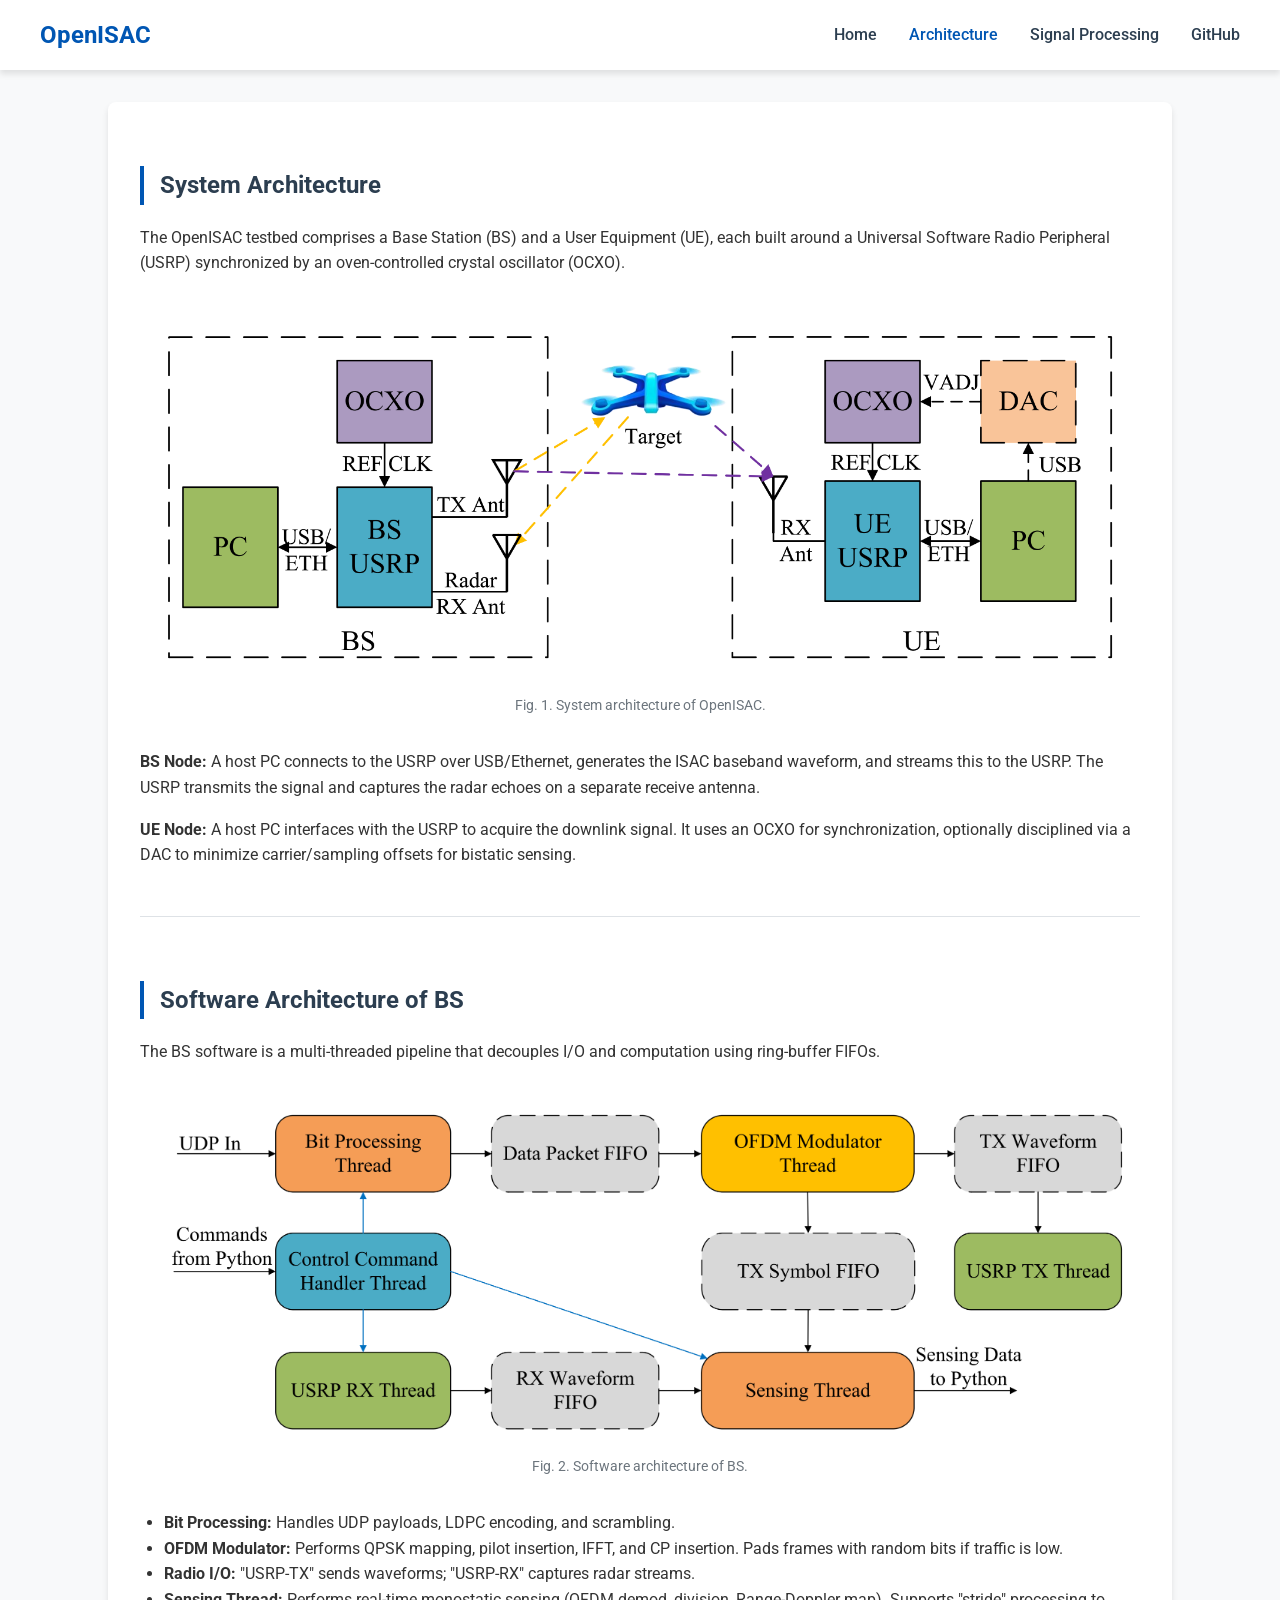
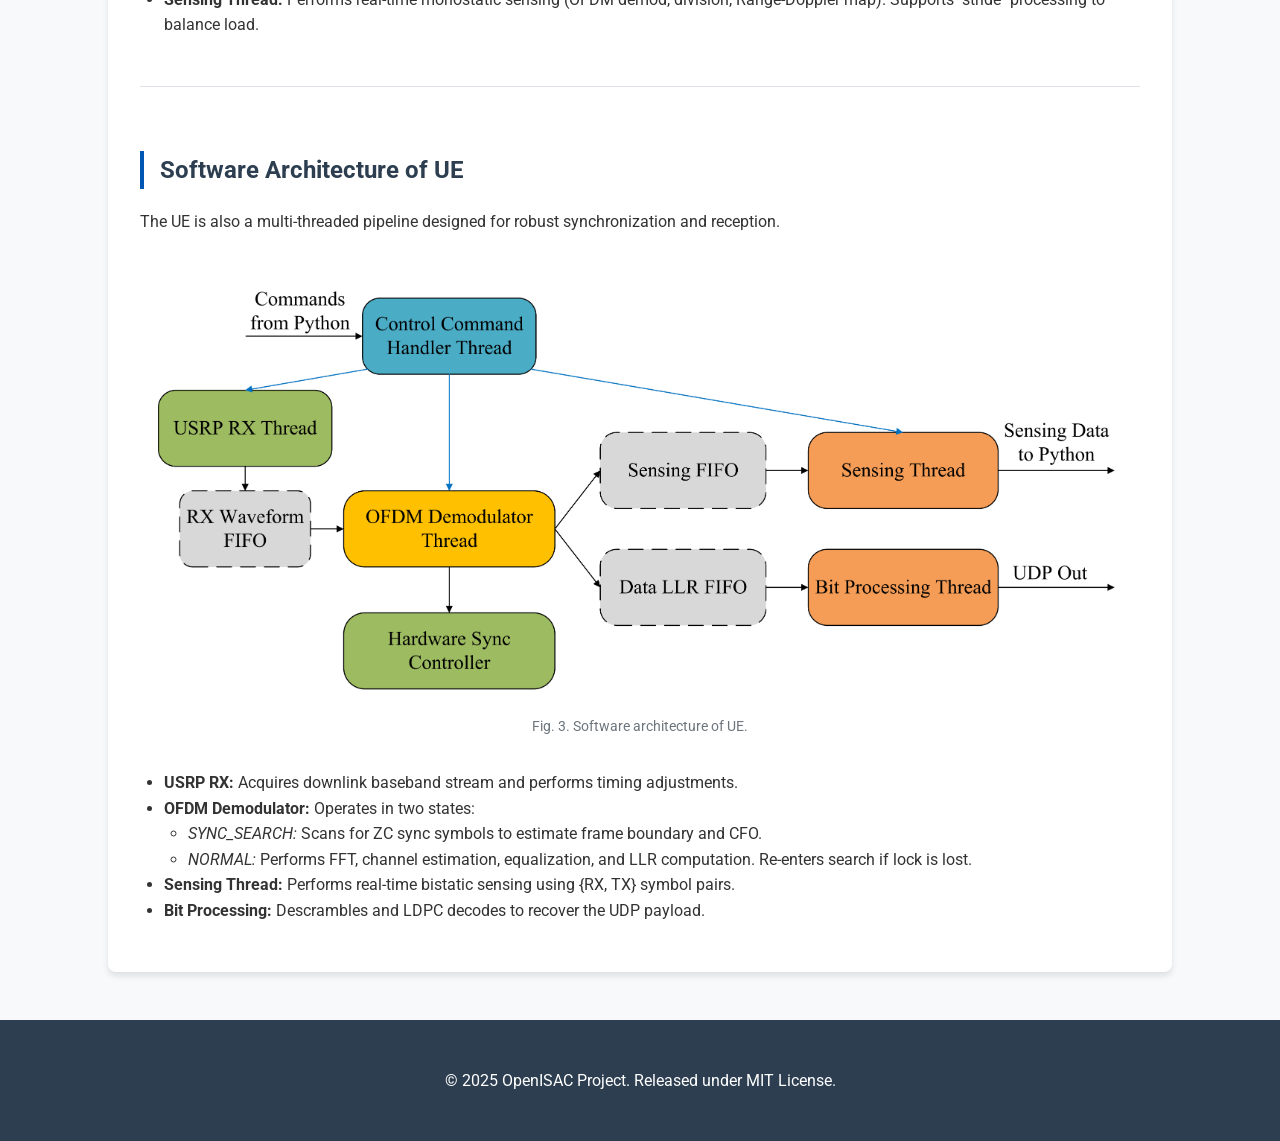
==== docs/architecture.html @ 825cb0c3 "Public Release V0.1" ====
<!DOCTYPE html>
<html lang="en">

<head>
    <meta charset="UTF-8">
    <meta name="viewport" content="width=device-width, initial-scale=1.0">
    <title>System Architecture - OpenISAC</title>
    <link rel="stylesheet" href="style.css">
    <link href="https://fonts.googleapis.com/css2?family=Roboto:wght@300;400;500;700&display=swap" rel="stylesheet">
</head>
<style>
    img {
        box-shadow: none;
        border: none;
        mix-blend-mode: multiply;
    }
</style>

<body>

    <header>
        <nav>
            <a href="index.html" class="logo">OpenISAC</a>
            <ul class="nav-links">
                <li><a href="index.html">Home</a></li>
                <li><a href="architecture.html" class="active">Architecture</a></li>
                <li><a href="signal_processing.html">Signal Processing</a></li>
                <li><a href="https://github.com/zhouzhiwen2000/OpenISAC" target="_blank">GitHub</a></li>
            </ul>
        </nav>
    </header>

    <main>
        <section id="system-architecture">
            <h2>System Architecture</h2>
            <p>
                The OpenISAC testbed comprises a Base Station (BS) and a User Equipment (UE), each built around a
                Universal Software Radio Peripheral (USRP) synchronized by an oven-controlled crystal oscillator (OCXO).
            </p>
            <img src="images/SysArch.png" alt="System Architecture Diagram">
            <p class="caption">Fig. 1. System architecture of OpenISAC.</p>

            <p>
                <strong>BS Node:</strong> A host PC connects to the USRP over USB/Ethernet, generates the ISAC baseband
                waveform, and streams this to the USRP. The USRP transmits the signal and captures the radar echoes on a
                separate receive antenna.
            </p>
            <p>
                <strong>UE Node:</strong> A host PC interfaces with the USRP to acquire the downlink signal. It uses an
                OCXO for synchronization, optionally disciplined via a DAC to minimize carrier/sampling offsets for
                bistatic sensing.
            </p>
        </section>

        <section id="bs-software">
            <h2>Software Architecture of BS</h2>
            <p>
                The BS software is a multi-threaded pipeline that decouples I/O and computation using ring-buffer FIFOs.
            </p>
            <img src="images/SoftArchBS.png" alt="BS Software Diagram">
            <p class="caption">Fig. 2. Software architecture of BS.</p>

            <ul>
                <li><strong>Bit Processing:</strong> Handles UDP payloads, LDPC encoding, and scrambling.</li>
                <li><strong>OFDM Modulator:</strong> Performs QPSK mapping, pilot insertion, IFFT, and CP insertion.
                    Pads frames with random bits if traffic is low.</li>
                <li><strong>Radio I/O:</strong> "USRP-TX" sends waveforms; "USRP-RX" captures radar streams.</li>
                <li><strong>Sensing Thread:</strong> Performs real-time monostatic sensing (OFDM demod, division,
                    Range-Doppler map). Supports "stride" processing to balance load.</li>
            </ul>
        </section>

        <section id="ue-software">
            <h2>Software Architecture of UE</h2>
            <p>
                The UE is also a multi-threaded pipeline designed for robust synchronization and reception.
            </p>
            <img src="images/SoftArchUE.png" alt="UE Software Diagram">
            <p class="caption">Fig. 3. Software architecture of UE.</p>

            <ul>
                <li><strong>USRP RX:</strong> Acquires downlink baseband stream and performs timing adjustments.</li>
                <li><strong>OFDM Demodulator:</strong> Operates in two states:
                    <ul>
                        <li><em>SYNC_SEARCH:</em> Scans for ZC sync symbols to estimate frame boundary and CFO.</li>
                        <li><em>NORMAL:</em> Performs FFT, channel estimation, equalization, and LLR computation.
                            Re-enters search if lock is lost.</li>
                    </ul>
                </li>
                <li><strong>Sensing Thread:</strong> Performs real-time bistatic sensing using {RX, TX} symbol pairs.
                </li>
                <li><strong>Bit Processing:</strong> Descrambles and LDPC decodes to recover the UDP payload.</li>
            </ul>
        </section>
    </main>

    <footer>
        <p>&copy; 2025 OpenISAC Project. Released under MIT License.</p>
    </footer>

</body>

</html>
---- docs/style.css ----
:root {
    --primary-color: #0056b3;
    --secondary-color: #2c3e50;
    --background-color: #f8f9fa;
    --text-color: #333;
    --dark-bg: #1a1a1a;
    --light-gray: #e9ecef;
    --border-color: #dee2e6;
    --shadow: 0 4px 6px rgba(0, 0, 0, 0.1);
}

body {
    font-family: 'Segoe UI', Roboto, 'Helvetica Neue', Arial, sans-serif;
    line-height: 1.6;
    color: var(--text-color);
    margin: 0;
    padding: 0;
    background-color: var(--background-color);
}

/* Navigation */
header {
    background-color: #fff;
    box-shadow: var(--shadow);
    position: sticky;
    top: 0;
    z-index: 1000;
}

nav {
    max-width: 1200px;
    margin: 0 auto;
    padding: 1rem 2rem;
    display: flex;
    justify-content: space-between;
    align-items: center;
}

.logo {
    font-size: 1.5rem;
    font-weight: bold;
    color: var(--primary-color);
    text-decoration: none;
}

.nav-links {
    list-style: none;
    display: flex;
    gap: 2rem;
    margin: 0;
}

.nav-links a {
    text-decoration: none;
    color: var(--secondary-color);
    font-weight: 500;
    transition: color 0.3s;
}

.nav-links a:hover,
.nav-links a.active {
    color: var(--primary-color);
}

/* Hero Section */
.hero {
    background: linear-gradient(135deg, var(--primary-color), var(--secondary-color));
    color: white;
    padding: 4rem 2rem;
    text-align: center;
}

.hero h1 {
    font-size: 3rem;
    margin-bottom: 1rem;
}

.hero p {
    font-size: 1.25rem;
    max-width: 800px;
    margin: 0 auto 2rem;
    opacity: 0.9;
}

.cta-button {
    display: inline-block;
    padding: 0.8rem 2rem;
    background-color: white;
    color: var(--primary-color);
    text-decoration: none;
    border-radius: 50px;
    font-weight: bold;
    transition: transform 0.2s, box-shadow 0.2s;
}

.cta-button:hover {
    transform: translateY(-2px);
    box-shadow: 0 4px 12px rgba(0, 0, 0, 0.2);
}

/* Demo Section */
.demo-section {
    max-width: 1000px;
    margin: 2rem auto;
    padding: 0 2rem;
}

.demo-container {
    display: flex;
    flex-direction: column;
    gap: 2rem;
}

.demo-box {
    background: white;
    border-radius: 8px;
    padding: 2rem;
    box-shadow: var(--shadow);
}

.demo-title {
    color: var(--secondary-color);
    margin-top: 0;
    margin-bottom: 1.5rem;
    border-left: 4px solid var(--primary-color);
    padding-left: 1rem;
}

.demo-grid {
    display: flex;
    flex-direction: column;
    gap: 1.5rem;
}

.demo-card {
    background: var(--background-color);
    border-radius: 6px;
    padding: 1.5rem;
    border: 1px solid var(--border-color);
}

.demo-card h3 {
    color: var(--secondary-color);
    font-size: 1.1rem;
    margin: 1rem 0 0.5rem 0;
}

.demo-card p {
    color: #555;
    font-size: 0.95rem;
    line-height: 1.6;
    margin: 0;
}

.video-wrapper {
    border-radius: 6px;
    overflow: hidden;
    background: #000;
    aspect-ratio: 16 / 9;
}

.video-wrapper video {
    width: 100%;
    height: 100%;
    object-fit: contain;
    display: block;
}

.demo-placeholder {
    min-height: 100px;
    display: flex;
    align-items: center;
    justify-content: center;
    background: var(--light-gray);
    border-radius: 6px;
    border: 2px dashed var(--border-color);
}

.demo-placeholder p {
    font-size: 1.2rem;
    color: #adb5bd;
    font-weight: 500;
    margin: 0;
}

@media (max-width: 768px) {
    .demo-section {
        padding: 0 1rem;
    }

    .demo-box {
        padding: 1.5rem;
    }
}

/* Main Content */
main {
    max-width: 1000px;
    margin: 2rem auto;
    padding: 0 2rem;
    background: white;
    border-radius: 8px;
    box-shadow: var(--shadow);
    overflow: hidden;
    /* Contains floats/margins */
}

section {
    padding: 2rem 0;
    border-bottom: 1px solid var(--border-color);
}

section:last-child {
    border-bottom: none;
}

h2 {
    color: var(--secondary-color);
    margin-top: 2rem;
    border-left: 4px solid var(--primary-color);
    padding-left: 1rem;
}

h3 {
    color: var(--secondary-color);
    margin-top: 1.5rem;
}

ul {
    padding-left: 1.5rem;
}

/* Code Blocks */
pre {
    background-color: var(--dark-bg);
    color: #f8f8f2;
    padding: 1.5rem;
    border-radius: 6px;
    overflow-x: auto;
    font-family: 'Consolas', 'Monaco', 'Courier New', monospace;
}

code {
    font-family: 'Consolas', 'Monaco', 'Courier New', monospace;
    background-color: var(--light-gray);
    padding: 0.2em 0.4em;
    border-radius: 4px;
    color: #d63384;
}

pre code {
    background-color: transparent;
    /* Reset for block code */
    color: inherit;
    padding: 0;
}

/* Images */
img {
    max-width: 1000px;
    height: auto;
    display: block;
    margin: 2rem auto;
    border-radius: 4px;
    box-shadow: 0 2px 4px rgba(0, 0, 0, 0.1);
}

.caption {
    text-align: center;
    color: #6c757d;
    font-size: 0.9rem;
    margin-top: -1.5rem;
    margin-bottom: 2rem;
}

/* Footer */
footer {
    background-color: var(--secondary-color);
    color: white;
    text-align: center;
    padding: 2rem;
    margin-top: 3rem;
}

/* Responsive */
@media (max-width: 768px) {
    .nav-links {
        display: none;
        /* simple toggle later */
    }

    .hero h1 {
        font-size: 2rem;
    }
}
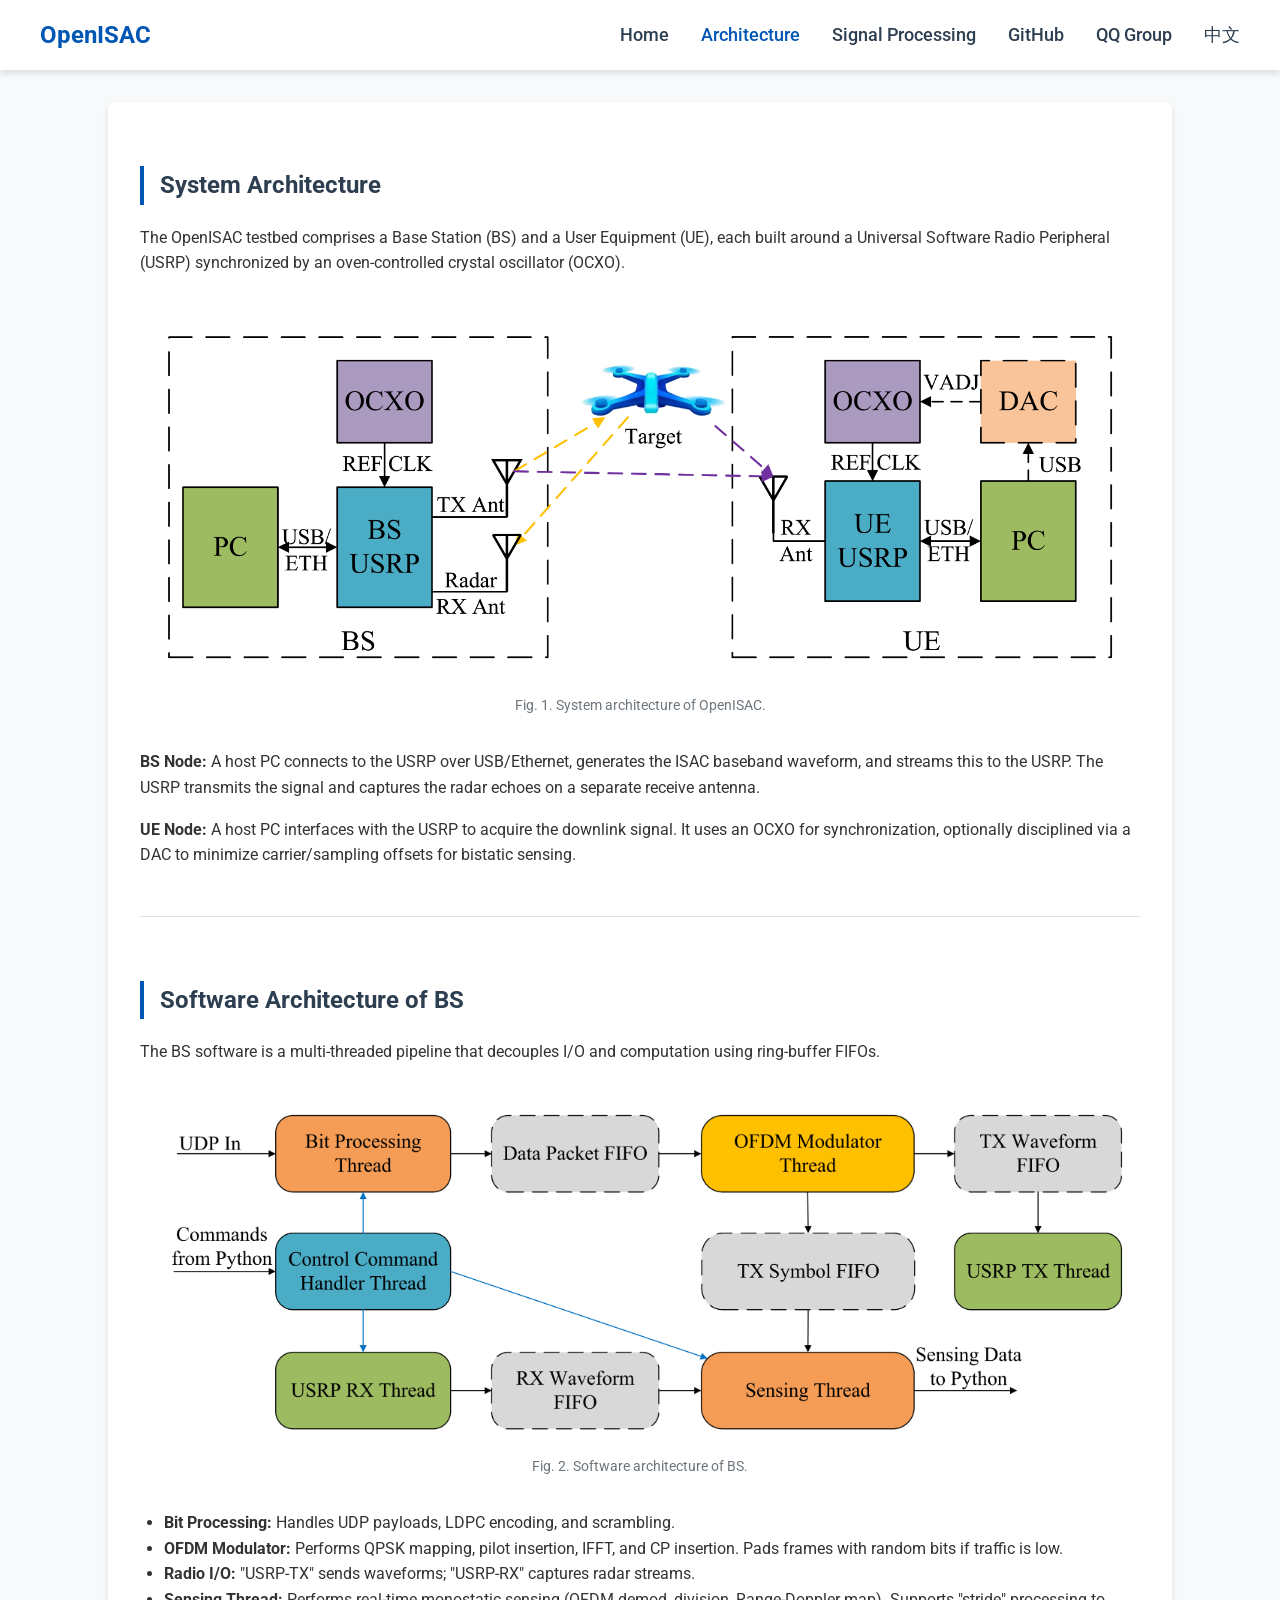
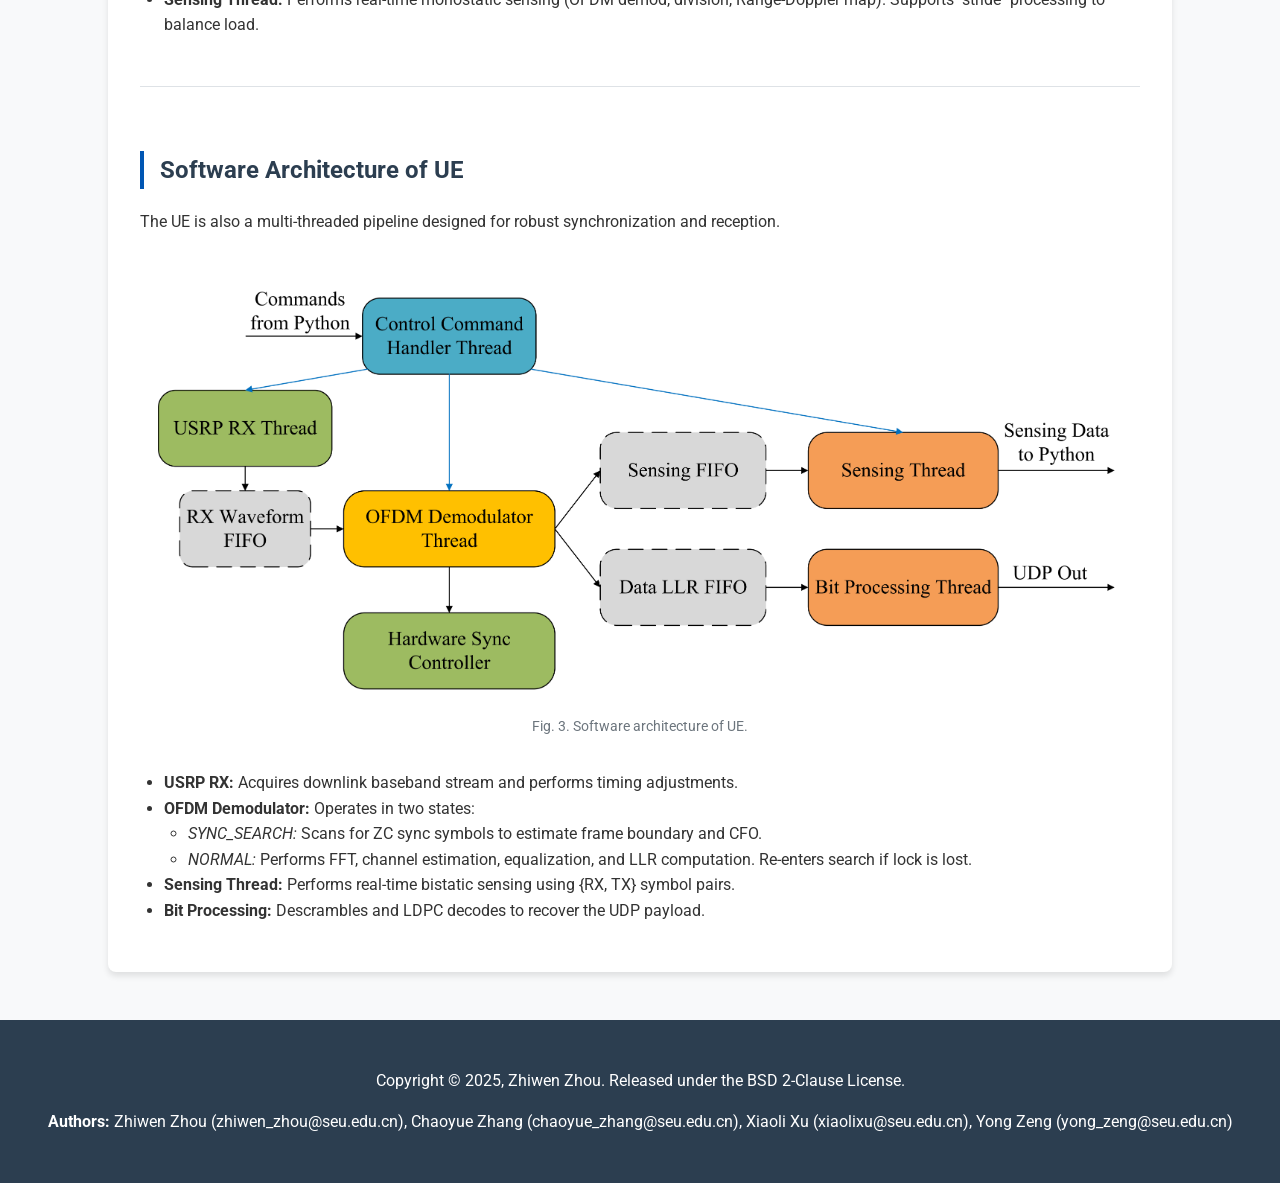
==== commit 84d661b2: "Release of OpenISAC V1.0 - reorganize the codebase into src/, include/, config/, and scripts/ - upda" ====
--- a/docs/architecture.html
+++ b/docs/architecture.html
@@ -1,103 +1,108 @@
-<!DOCTYPE html>
-<html lang="en">
-
-<head>
-    <meta charset="UTF-8">
-    <meta name="viewport" content="width=device-width, initial-scale=1.0">
-    <title>System Architecture - OpenISAC</title>
-    <link rel="stylesheet" href="style.css">
-    <link href="https://fonts.googleapis.com/css2?family=Roboto:wght@300;400;500;700&display=swap" rel="stylesheet">
-</head>
-<style>
-    img {
-        box-shadow: none;
-        border: none;
-        mix-blend-mode: multiply;
-    }
-</style>
-
-<body>
-
-    <header>
-        <nav>
-            <a href="index.html" class="logo">OpenISAC</a>
-            <ul class="nav-links">
-                <li><a href="index.html">Home</a></li>
-                <li><a href="architecture.html" class="active">Architecture</a></li>
-                <li><a href="signal_processing.html">Signal Processing</a></li>
-                <li><a href="https://github.com/zhouzhiwen2000/OpenISAC" target="_blank">GitHub</a></li>
-            </ul>
-        </nav>
-    </header>
-
-    <main>
-        <section id="system-architecture">
-            <h2>System Architecture</h2>
-            <p>
-                The OpenISAC testbed comprises a Base Station (BS) and a User Equipment (UE), each built around a
-                Universal Software Radio Peripheral (USRP) synchronized by an oven-controlled crystal oscillator (OCXO).
-            </p>
-            <img src="images/SysArch.png" alt="System Architecture Diagram">
-            <p class="caption">Fig. 1. System architecture of OpenISAC.</p>
-
-            <p>
-                <strong>BS Node:</strong> A host PC connects to the USRP over USB/Ethernet, generates the ISAC baseband
-                waveform, and streams this to the USRP. The USRP transmits the signal and captures the radar echoes on a
-                separate receive antenna.
-            </p>
-            <p>
-                <strong>UE Node:</strong> A host PC interfaces with the USRP to acquire the downlink signal. It uses an
-                OCXO for synchronization, optionally disciplined via a DAC to minimize carrier/sampling offsets for
-                bistatic sensing.
-            </p>
-        </section>
-
-        <section id="bs-software">
-            <h2>Software Architecture of BS</h2>
-            <p>
-                The BS software is a multi-threaded pipeline that decouples I/O and computation using ring-buffer FIFOs.
-            </p>
-            <img src="images/SoftArchBS.png" alt="BS Software Diagram">
-            <p class="caption">Fig. 2. Software architecture of BS.</p>
-
-            <ul>
-                <li><strong>Bit Processing:</strong> Handles UDP payloads, LDPC encoding, and scrambling.</li>
-                <li><strong>OFDM Modulator:</strong> Performs QPSK mapping, pilot insertion, IFFT, and CP insertion.
-                    Pads frames with random bits if traffic is low.</li>
-                <li><strong>Radio I/O:</strong> "USRP-TX" sends waveforms; "USRP-RX" captures radar streams.</li>
-                <li><strong>Sensing Thread:</strong> Performs real-time monostatic sensing (OFDM demod, division,
-                    Range-Doppler map). Supports "stride" processing to balance load.</li>
-            </ul>
-        </section>
-
-        <section id="ue-software">
-            <h2>Software Architecture of UE</h2>
-            <p>
-                The UE is also a multi-threaded pipeline designed for robust synchronization and reception.
-            </p>
-            <img src="images/SoftArchUE.png" alt="UE Software Diagram">
-            <p class="caption">Fig. 3. Software architecture of UE.</p>
-
-            <ul>
-                <li><strong>USRP RX:</strong> Acquires downlink baseband stream and performs timing adjustments.</li>
-                <li><strong>OFDM Demodulator:</strong> Operates in two states:
-                    <ul>
-                        <li><em>SYNC_SEARCH:</em> Scans for ZC sync symbols to estimate frame boundary and CFO.</li>
-                        <li><em>NORMAL:</em> Performs FFT, channel estimation, equalization, and LLR computation.
-                            Re-enters search if lock is lost.</li>
-                    </ul>
-                </li>
-                <li><strong>Sensing Thread:</strong> Performs real-time bistatic sensing using {RX, TX} symbol pairs.
-                </li>
-                <li><strong>Bit Processing:</strong> Descrambles and LDPC decodes to recover the UDP payload.</li>
-            </ul>
-        </section>
-    </main>
-
-    <footer>
-        <p>&copy; 2025 OpenISAC Project. Released under MIT License.</p>
-    </footer>
-
-</body>
-
+<!DOCTYPE html>
+<html lang="en">
+
+<head>
+    <meta charset="UTF-8">
+    <meta name="viewport" content="width=device-width, initial-scale=1.0">
+    <title>System Architecture - OpenISAC</title>
+    <link rel="icon" type="image/svg+xml" href="images/icon.svg">
+    <link rel="stylesheet" href="style.css">
+    <link href="https://fonts.googleapis.com/css2?family=Roboto:wght@300;400;500;700&display=swap" rel="stylesheet">
+</head>
+<style>
+    img {
+        box-shadow: none;
+        border: none;
+        mix-blend-mode: multiply;
+    }
+</style>
+
+<body>
+
+    <header>
+        <nav>
+            <a href="index.html" class="logo">OpenISAC</a>
+            <ul class="nav-links">
+                <li><a href="index.html">Home</a></li>
+                <li><a href="architecture.html" class="active">Architecture</a></li>
+                <li><a href="signal_processing.html">Signal Processing</a></li>
+                <li><a href="https://github.com/zhouzhiwen2000/OpenISAC" target="_blank">GitHub</a></li>
+                <li><a href="https://qm.qq.com/q/NIQRNGb0kY" target="_blank">QQ Group</a></li>
+                <li><a href="architecture_zh.html">中文</a></li>
+            </ul>
+        </nav>
+    </header>
+
+    <main>
+        <section id="system-architecture">
+            <h2>System Architecture</h2>
+            <p>
+                The OpenISAC testbed comprises a Base Station (BS) and a User Equipment (UE), each built around a
+                Universal Software Radio Peripheral (USRP) synchronized by an oven-controlled crystal oscillator (OCXO).
+            </p>
+            <img src="images/SysArch.png" alt="System Architecture Diagram">
+            <p class="caption">Fig. 1. System architecture of OpenISAC.</p>
+
+            <p>
+                <strong>BS Node:</strong> A host PC connects to the USRP over USB/Ethernet, generates the ISAC baseband
+                waveform, and streams this to the USRP. The USRP transmits the signal and captures the radar echoes on a
+                separate receive antenna.
+            </p>
+            <p>
+                <strong>UE Node:</strong> A host PC interfaces with the USRP to acquire the downlink signal. It uses an
+                OCXO for synchronization, optionally disciplined via a DAC to minimize carrier/sampling offsets for
+                bistatic sensing.
+            </p>
+        </section>
+
+        <section id="bs-software">
+            <h2>Software Architecture of BS</h2>
+            <p>
+                The BS software is a multi-threaded pipeline that decouples I/O and computation using ring-buffer FIFOs.
+            </p>
+            <img src="images/SoftArchBS.png" alt="BS Software Diagram">
+            <p class="caption">Fig. 2. Software architecture of BS.</p>
+
+            <ul>
+                <li><strong>Bit Processing:</strong> Handles UDP payloads, LDPC encoding, and scrambling.</li>
+                <li><strong>OFDM Modulator:</strong> Performs QPSK mapping, pilot insertion, IFFT, and CP insertion.
+                    Pads frames with random bits if traffic is low.</li>
+                <li><strong>Radio I/O:</strong> "USRP-TX" sends waveforms; "USRP-RX" captures radar streams.</li>
+                <li><strong>Sensing Thread:</strong> Performs real-time monostatic sensing (OFDM demod, division,
+                    Range-Doppler map). Supports "stride" processing to balance load.</li>
+            </ul>
+        </section>
+
+        <section id="ue-software">
+            <h2>Software Architecture of UE</h2>
+            <p>
+                The UE is also a multi-threaded pipeline designed for robust synchronization and reception.
+            </p>
+            <img src="images/SoftArchUE.png" alt="UE Software Diagram">
+            <p class="caption">Fig. 3. Software architecture of UE.</p>
+
+            <ul>
+                <li><strong>USRP RX:</strong> Acquires downlink baseband stream and performs timing adjustments.</li>
+                <li><strong>OFDM Demodulator:</strong> Operates in two states:
+                    <ul>
+                        <li><em>SYNC_SEARCH:</em> Scans for ZC sync symbols to estimate frame boundary and CFO.</li>
+                        <li><em>NORMAL:</em> Performs FFT, channel estimation, equalization, and LLR computation.
+                            Re-enters search if lock is lost.</li>
+                    </ul>
+                </li>
+                <li><strong>Sensing Thread:</strong> Performs real-time bistatic sensing using {RX, TX} symbol pairs.
+                </li>
+                <li><strong>Bit Processing:</strong> Descrambles and LDPC decodes to recover the UDP payload.</li>
+            </ul>
+        </section>
+    </main>
+
+    <footer>
+        <p>Copyright &copy; 2025, Zhiwen Zhou. Released under the BSD 2-Clause License.</p>
+        <p><strong>Authors:</strong> Zhiwen Zhou (zhiwen_zhou@seu.edu.cn), Chaoyue Zhang (chaoyue_zhang@seu.edu.cn),
+            Xiaoli Xu (xiaolixu@seu.edu.cn), Yong Zeng (yong_zeng@seu.edu.cn)</p>
+    </footer>
+
+</body>
+
 </html>
--- a/docs/style.css
+++ b/docs/style.css
@@ -1,295 +1,319 @@
-:root {
-    --primary-color: #0056b3;
-    --secondary-color: #2c3e50;
-    --background-color: #f8f9fa;
-    --text-color: #333;
-    --dark-bg: #1a1a1a;
-    --light-gray: #e9ecef;
-    --border-color: #dee2e6;
-    --shadow: 0 4px 6px rgba(0, 0, 0, 0.1);
-}
-
-body {
-    font-family: 'Segoe UI', Roboto, 'Helvetica Neue', Arial, sans-serif;
-    line-height: 1.6;
-    color: var(--text-color);
-    margin: 0;
-    padding: 0;
-    background-color: var(--background-color);
-}
-
-/* Navigation */
-header {
-    background-color: #fff;
-    box-shadow: var(--shadow);
-    position: sticky;
-    top: 0;
-    z-index: 1000;
-}
-
-nav {
-    max-width: 1200px;
-    margin: 0 auto;
-    padding: 1rem 2rem;
-    display: flex;
-    justify-content: space-between;
-    align-items: center;
-}
-
-.logo {
-    font-size: 1.5rem;
-    font-weight: bold;
-    color: var(--primary-color);
-    text-decoration: none;
-}
-
-.nav-links {
-    list-style: none;
-    display: flex;
-    gap: 2rem;
-    margin: 0;
-}
-
-.nav-links a {
-    text-decoration: none;
-    color: var(--secondary-color);
-    font-weight: 500;
-    transition: color 0.3s;
-}
-
-.nav-links a:hover,
-.nav-links a.active {
-    color: var(--primary-color);
-}
-
-/* Hero Section */
-.hero {
-    background: linear-gradient(135deg, var(--primary-color), var(--secondary-color));
-    color: white;
-    padding: 4rem 2rem;
-    text-align: center;
-}
-
-.hero h1 {
-    font-size: 3rem;
-    margin-bottom: 1rem;
-}
-
-.hero p {
-    font-size: 1.25rem;
-    max-width: 800px;
-    margin: 0 auto 2rem;
-    opacity: 0.9;
-}
-
-.cta-button {
-    display: inline-block;
-    padding: 0.8rem 2rem;
-    background-color: white;
-    color: var(--primary-color);
-    text-decoration: none;
-    border-radius: 50px;
-    font-weight: bold;
-    transition: transform 0.2s, box-shadow 0.2s;
-}
-
-.cta-button:hover {
-    transform: translateY(-2px);
-    box-shadow: 0 4px 12px rgba(0, 0, 0, 0.2);
-}
-
-/* Demo Section */
-.demo-section {
-    max-width: 1000px;
-    margin: 2rem auto;
-    padding: 0 2rem;
-}
-
-.demo-container {
-    display: flex;
-    flex-direction: column;
-    gap: 2rem;
-}
-
-.demo-box {
-    background: white;
-    border-radius: 8px;
-    padding: 2rem;
-    box-shadow: var(--shadow);
-}
-
-.demo-title {
-    color: var(--secondary-color);
-    margin-top: 0;
-    margin-bottom: 1.5rem;
-    border-left: 4px solid var(--primary-color);
-    padding-left: 1rem;
-}
-
-.demo-grid {
-    display: flex;
-    flex-direction: column;
-    gap: 1.5rem;
-}
-
-.demo-card {
-    background: var(--background-color);
-    border-radius: 6px;
-    padding: 1.5rem;
-    border: 1px solid var(--border-color);
-}
-
-.demo-card h3 {
-    color: var(--secondary-color);
-    font-size: 1.1rem;
-    margin: 1rem 0 0.5rem 0;
-}
-
-.demo-card p {
-    color: #555;
-    font-size: 0.95rem;
-    line-height: 1.6;
-    margin: 0;
-}
-
-.video-wrapper {
-    border-radius: 6px;
-    overflow: hidden;
-    background: #000;
-    aspect-ratio: 16 / 9;
-}
-
-.video-wrapper video {
-    width: 100%;
-    height: 100%;
-    object-fit: contain;
-    display: block;
-}
-
-.demo-placeholder {
-    min-height: 100px;
-    display: flex;
-    align-items: center;
-    justify-content: center;
-    background: var(--light-gray);
-    border-radius: 6px;
-    border: 2px dashed var(--border-color);
-}
-
-.demo-placeholder p {
-    font-size: 1.2rem;
-    color: #adb5bd;
-    font-weight: 500;
-    margin: 0;
-}
-
-@media (max-width: 768px) {
-    .demo-section {
-        padding: 0 1rem;
-    }
-
-    .demo-box {
-        padding: 1.5rem;
-    }
-}
-
-/* Main Content */
-main {
-    max-width: 1000px;
-    margin: 2rem auto;
-    padding: 0 2rem;
-    background: white;
-    border-radius: 8px;
-    box-shadow: var(--shadow);
-    overflow: hidden;
-    /* Contains floats/margins */
-}
-
-section {
-    padding: 2rem 0;
-    border-bottom: 1px solid var(--border-color);
-}
-
-section:last-child {
-    border-bottom: none;
-}
-
-h2 {
-    color: var(--secondary-color);
-    margin-top: 2rem;
-    border-left: 4px solid var(--primary-color);
-    padding-left: 1rem;
-}
-
-h3 {
-    color: var(--secondary-color);
-    margin-top: 1.5rem;
-}
-
-ul {
-    padding-left: 1.5rem;
-}
-
-/* Code Blocks */
-pre {
-    background-color: var(--dark-bg);
-    color: #f8f8f2;
-    padding: 1.5rem;
-    border-radius: 6px;
-    overflow-x: auto;
-    font-family: 'Consolas', 'Monaco', 'Courier New', monospace;
-}
-
-code {
-    font-family: 'Consolas', 'Monaco', 'Courier New', monospace;
-    background-color: var(--light-gray);
-    padding: 0.2em 0.4em;
-    border-radius: 4px;
-    color: #d63384;
-}
-
-pre code {
-    background-color: transparent;
-    /* Reset for block code */
-    color: inherit;
-    padding: 0;
-}
-
-/* Images */
-img {
-    max-width: 1000px;
-    height: auto;
-    display: block;
-    margin: 2rem auto;
-    border-radius: 4px;
-    box-shadow: 0 2px 4px rgba(0, 0, 0, 0.1);
-}
-
-.caption {
-    text-align: center;
-    color: #6c757d;
-    font-size: 0.9rem;
-    margin-top: -1.5rem;
-    margin-bottom: 2rem;
-}
-
-/* Footer */
-footer {
-    background-color: var(--secondary-color);
-    color: white;
-    text-align: center;
-    padding: 2rem;
-    margin-top: 3rem;
-}
-
-/* Responsive */
-@media (max-width: 768px) {
-    .nav-links {
-        display: none;
-        /* simple toggle later */
-    }
-
-    .hero h1 {
-        font-size: 2rem;
-    }
+:root {
+    --primary-color: #0056b3;
+    --secondary-color: #2c3e50;
+    --background-color: #f8f9fa;
+    --text-color: #333;
+    --dark-bg: #1a1a1a;
+    --light-gray: #e9ecef;
+    --border-color: #dee2e6;
+    --shadow: 0 4px 6px rgba(0, 0, 0, 0.1);
+}
+
+body {
+    font-family: 'Segoe UI', Roboto, 'Helvetica Neue', Arial, sans-serif;
+    line-height: 1.6;
+    color: var(--text-color);
+    margin: 0;
+    padding: 0;
+    background-color: var(--background-color);
+}
+
+/* Navigation */
+header {
+    background-color: #fff;
+    box-shadow: var(--shadow);
+    position: sticky;
+    top: 0;
+    z-index: 1000;
+}
+
+nav {
+    max-width: 1200px;
+    margin: 0 auto;
+    padding: 1rem 2rem;
+    display: flex;
+    justify-content: space-between;
+    align-items: center;
+}
+
+.logo {
+    font-size: 1.5rem;
+    font-weight: bold;
+    color: var(--primary-color);
+    text-decoration: none;
+    display: flex;
+    align-items: center;
+}
+
+.logo img {
+    height: 70px;
+    margin: -10px 0;
+    padding: 0;
+    border: none;
+    box-shadow: none;
+    background: transparent;
+    border-radius: 0;
+}
+
+.nav-links {
+    list-style: none;
+    display: flex;
+    gap: 2rem;
+    margin: 0;
+}
+
+.nav-links a {
+    text-decoration: none;
+    color: var(--secondary-color);
+    font-weight: 500;
+    font-size: 1.1rem;
+    transition: color 0.3s;
+}
+
+.nav-links a:hover,
+.nav-links a.active {
+    color: var(--primary-color);
+}
+
+/* Hero Section */
+.hero {
+    background: linear-gradient(90deg, #e3ffe7 0%, #d9e7ff 100%);
+    color: #333;
+    padding: 4rem 2rem;
+    text-align: center;
+}
+
+.hero h1 {
+    font-size: 3rem;
+    margin-bottom: 1rem;
+    color: #333;
+}
+
+.hero-logo {
+    max-width: 400px;
+    height: auto;
+    margin: 0 auto 1rem;
+    border: none;
+    box-shadow: none;
+    background: transparent;
+    border-radius: 0;
+}
+
+.hero p {
+    font-size: 1.25rem;
+    max-width: 800px;
+    margin: 0 auto 2rem;
+    color: #333;
+}
+
+.cta-button {
+    display: inline-block;
+    padding: 0.8rem 2rem;
+    background-color: #4d4d4d;
+    color: white;
+    text-decoration: none;
+    border-radius: 50px;
+    font-weight: bold;
+    transition: transform 0.2s, box-shadow 0.2s;
+}
+
+.cta-button:hover {
+    transform: translateY(-2px);
+    box-shadow: 0 4px 12px rgba(0, 0, 0, 0.2);
+}
+
+/* Demo Section */
+.demo-section {
+    max-width: 1000px;
+    margin: 2rem auto;
+    padding: 0 2rem;
+}
+
+.demo-container {
+    display: flex;
+    flex-direction: column;
+    gap: 2rem;
+}
+
+.demo-box {
+    background: white;
+    border-radius: 8px;
+    padding: 2rem;
+    box-shadow: var(--shadow);
+}
+
+.demo-title {
+    color: var(--secondary-color);
+    margin-top: 0;
+    margin-bottom: 1.5rem;
+    border-left: 4px solid var(--primary-color);
+    padding-left: 1rem;
+}
+
+.demo-grid {
+    display: flex;
+    flex-direction: column;
+    gap: 1.5rem;
+}
+
+.demo-card {
+    background: var(--background-color);
+    border-radius: 6px;
+    padding: 1.5rem;
+    border: 1px solid var(--border-color);
+}
+
+.demo-card h3 {
+    color: var(--secondary-color);
+    font-size: 1.1rem;
+    margin: 1rem 0 0.5rem 0;
+}
+
+.demo-card p {
+    color: #555;
+    font-size: 0.95rem;
+    line-height: 1.6;
+    margin: 0;
+}
+
+.video-wrapper {
+    border-radius: 6px;
+    overflow: hidden;
+    background: #000;
+    aspect-ratio: 16 / 9;
+}
+
+.video-wrapper video {
+    width: 100%;
+    height: 100%;
+    object-fit: contain;
+    display: block;
+}
+
+.demo-placeholder {
+    min-height: 100px;
+    display: flex;
+    align-items: center;
+    justify-content: center;
+    background: var(--light-gray);
+    border-radius: 6px;
+    border: 2px dashed var(--border-color);
+}
+
+.demo-placeholder p {
+    font-size: 1.2rem;
+    color: #adb5bd;
+    font-weight: 500;
+    margin: 0;
+}
+
+@media (max-width: 768px) {
+    .demo-section {
+        padding: 0 1rem;
+    }
+
+    .demo-box {
+        padding: 1.5rem;
+    }
+}
+
+/* Main Content */
+main {
+    max-width: 1000px;
+    margin: 2rem auto;
+    padding: 0 2rem;
+    background: white;
+    border-radius: 8px;
+    box-shadow: var(--shadow);
+    overflow: hidden;
+    /* Contains floats/margins */
+}
+
+section {
+    padding: 2rem 0;
+    border-bottom: 1px solid var(--border-color);
+}
+
+section:last-child {
+    border-bottom: none;
+}
+
+h2 {
+    color: var(--secondary-color);
+    margin-top: 2rem;
+    border-left: 4px solid var(--primary-color);
+    padding-left: 1rem;
+}
+
+h3 {
+    color: var(--secondary-color);
+    margin-top: 1.5rem;
+}
+
+ul {
+    padding-left: 1.5rem;
+}
+
+/* Code Blocks */
+pre {
+    background-color: var(--dark-bg);
+    color: #f8f8f2;
+    padding: 1.5rem;
+    border-radius: 6px;
+    overflow-x: auto;
+    font-family: 'Consolas', 'Monaco', 'Courier New', monospace;
+}
+
+code {
+    font-family: 'Consolas', 'Monaco', 'Courier New', monospace;
+    background-color: var(--light-gray);
+    padding: 0.2em 0.4em;
+    border-radius: 4px;
+    color: #d63384;
+}
+
+pre code {
+    background-color: transparent;
+    /* Reset for block code */
+    color: inherit;
+    padding: 0;
+}
+
+/* Images */
+img {
+    max-width: 1000px;
+    height: auto;
+    display: block;
+    margin: 2rem auto;
+    border-radius: 4px;
+    box-shadow: 0 2px 4px rgba(0, 0, 0, 0.1);
+}
+
+.caption {
+    text-align: center;
+    color: #6c757d;
+    font-size: 0.9rem;
+    margin-top: -1.5rem;
+    margin-bottom: 2rem;
+}
+
+/* Footer */
+footer {
+    background-color: var(--secondary-color);
+    color: white;
+    text-align: center;
+    padding: 2rem;
+    margin-top: 3rem;
+}
+
+/* Responsive */
+@media (max-width: 768px) {
+    .nav-links {
+        display: none;
+        /* simple toggle later */
+    }
+
+    .hero h1 {
+        font-size: 2rem;
+    }
 }
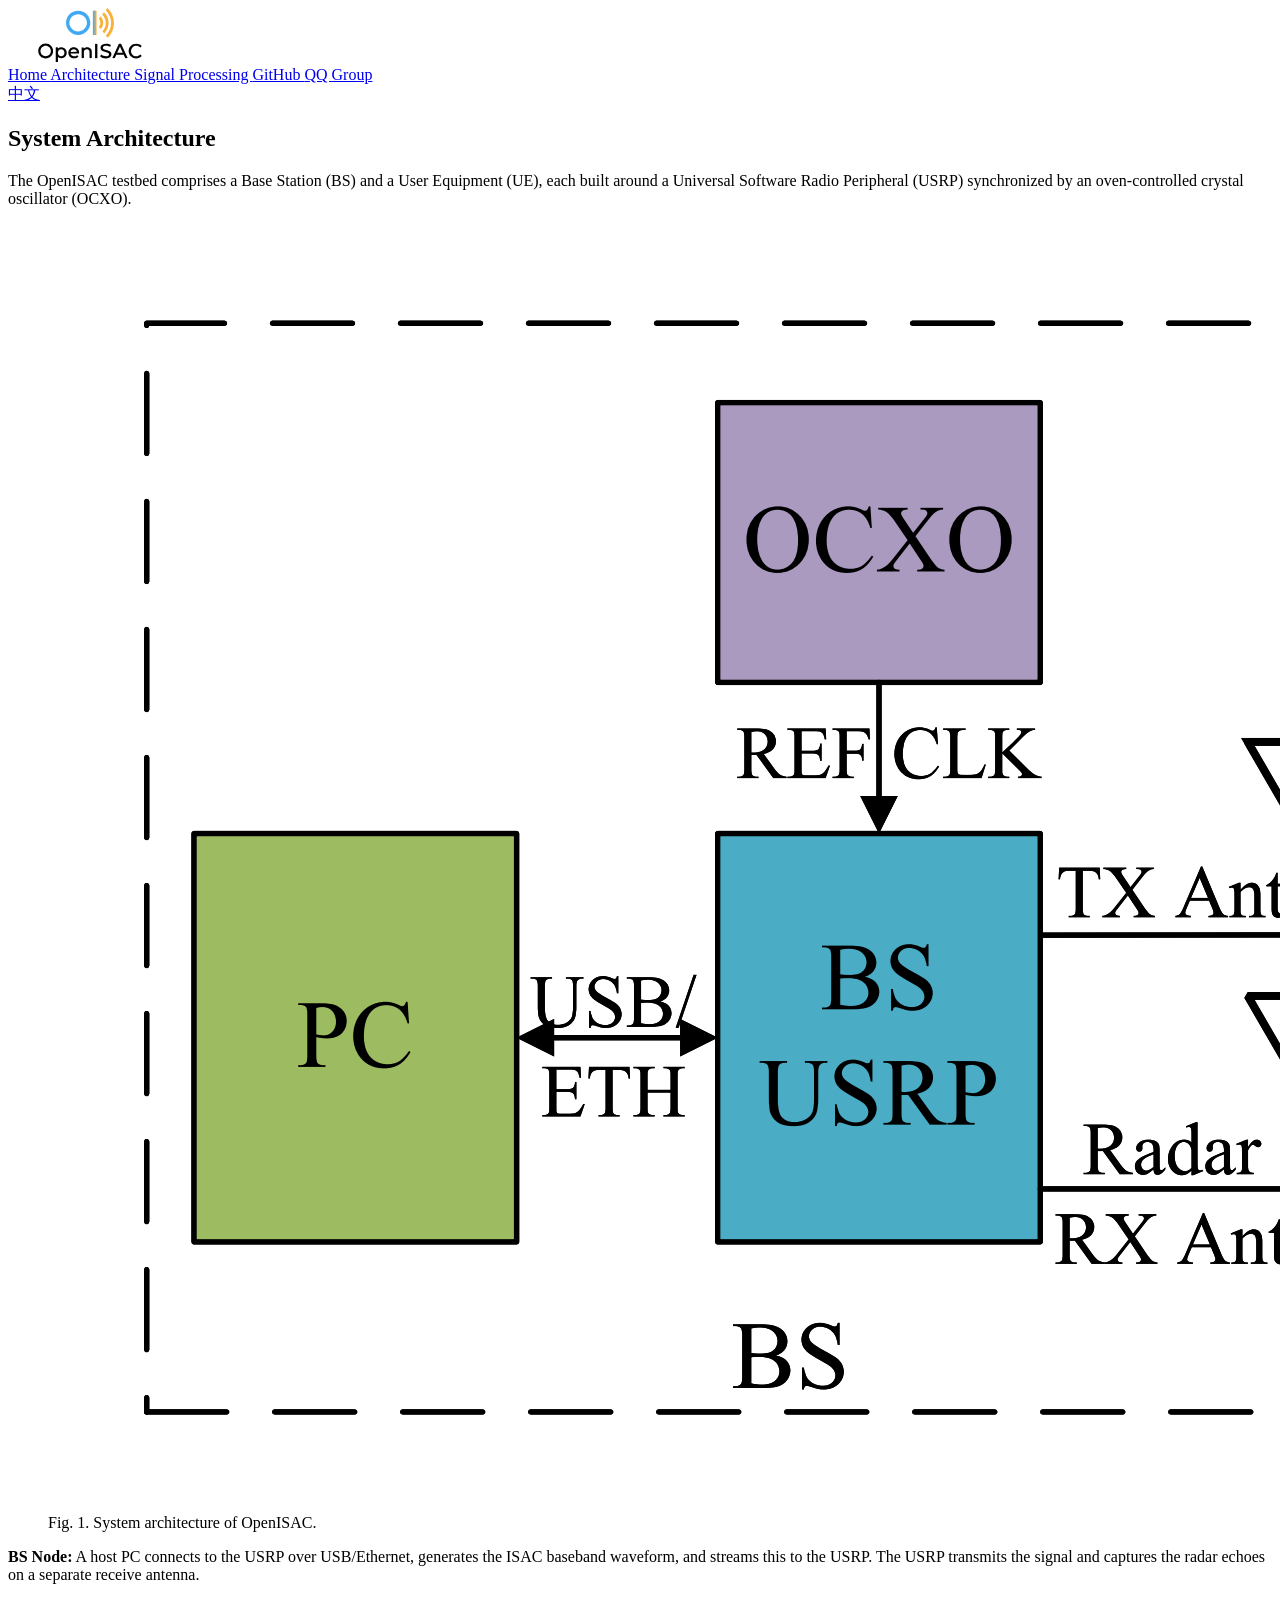
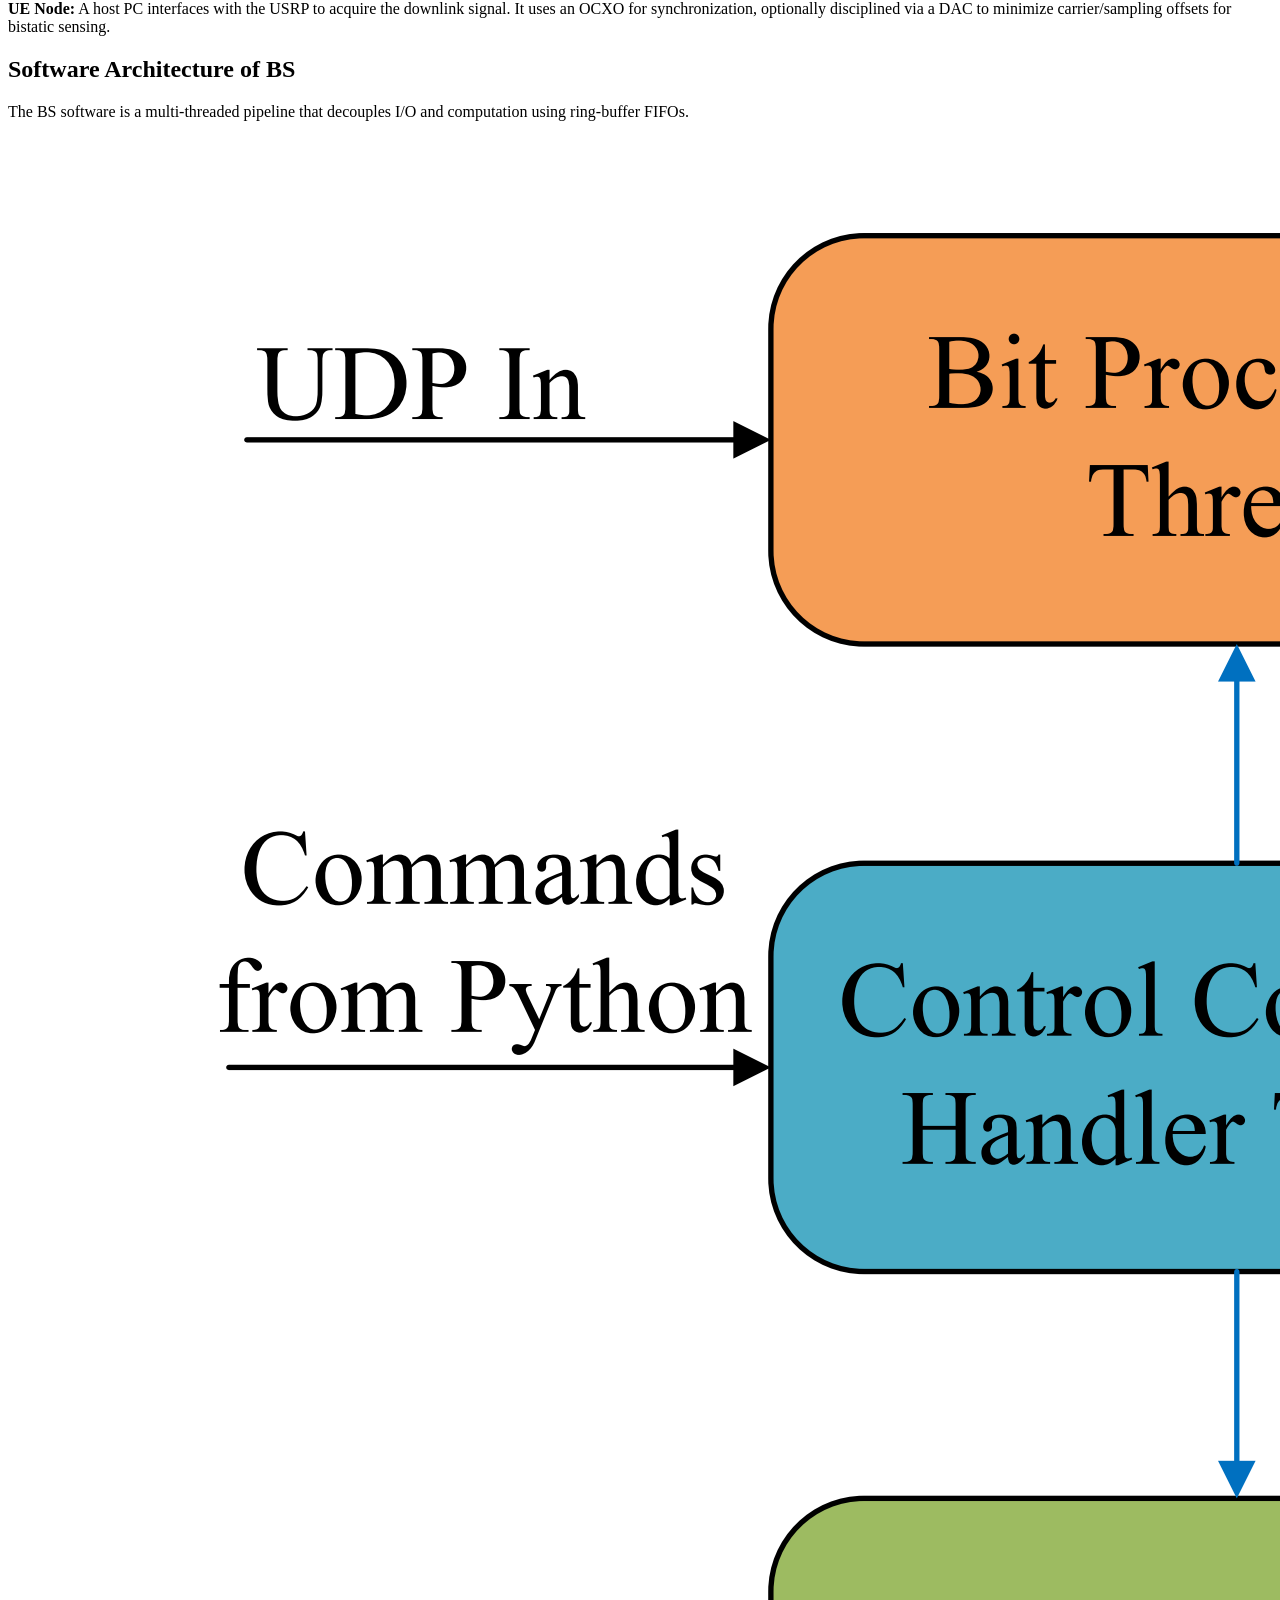
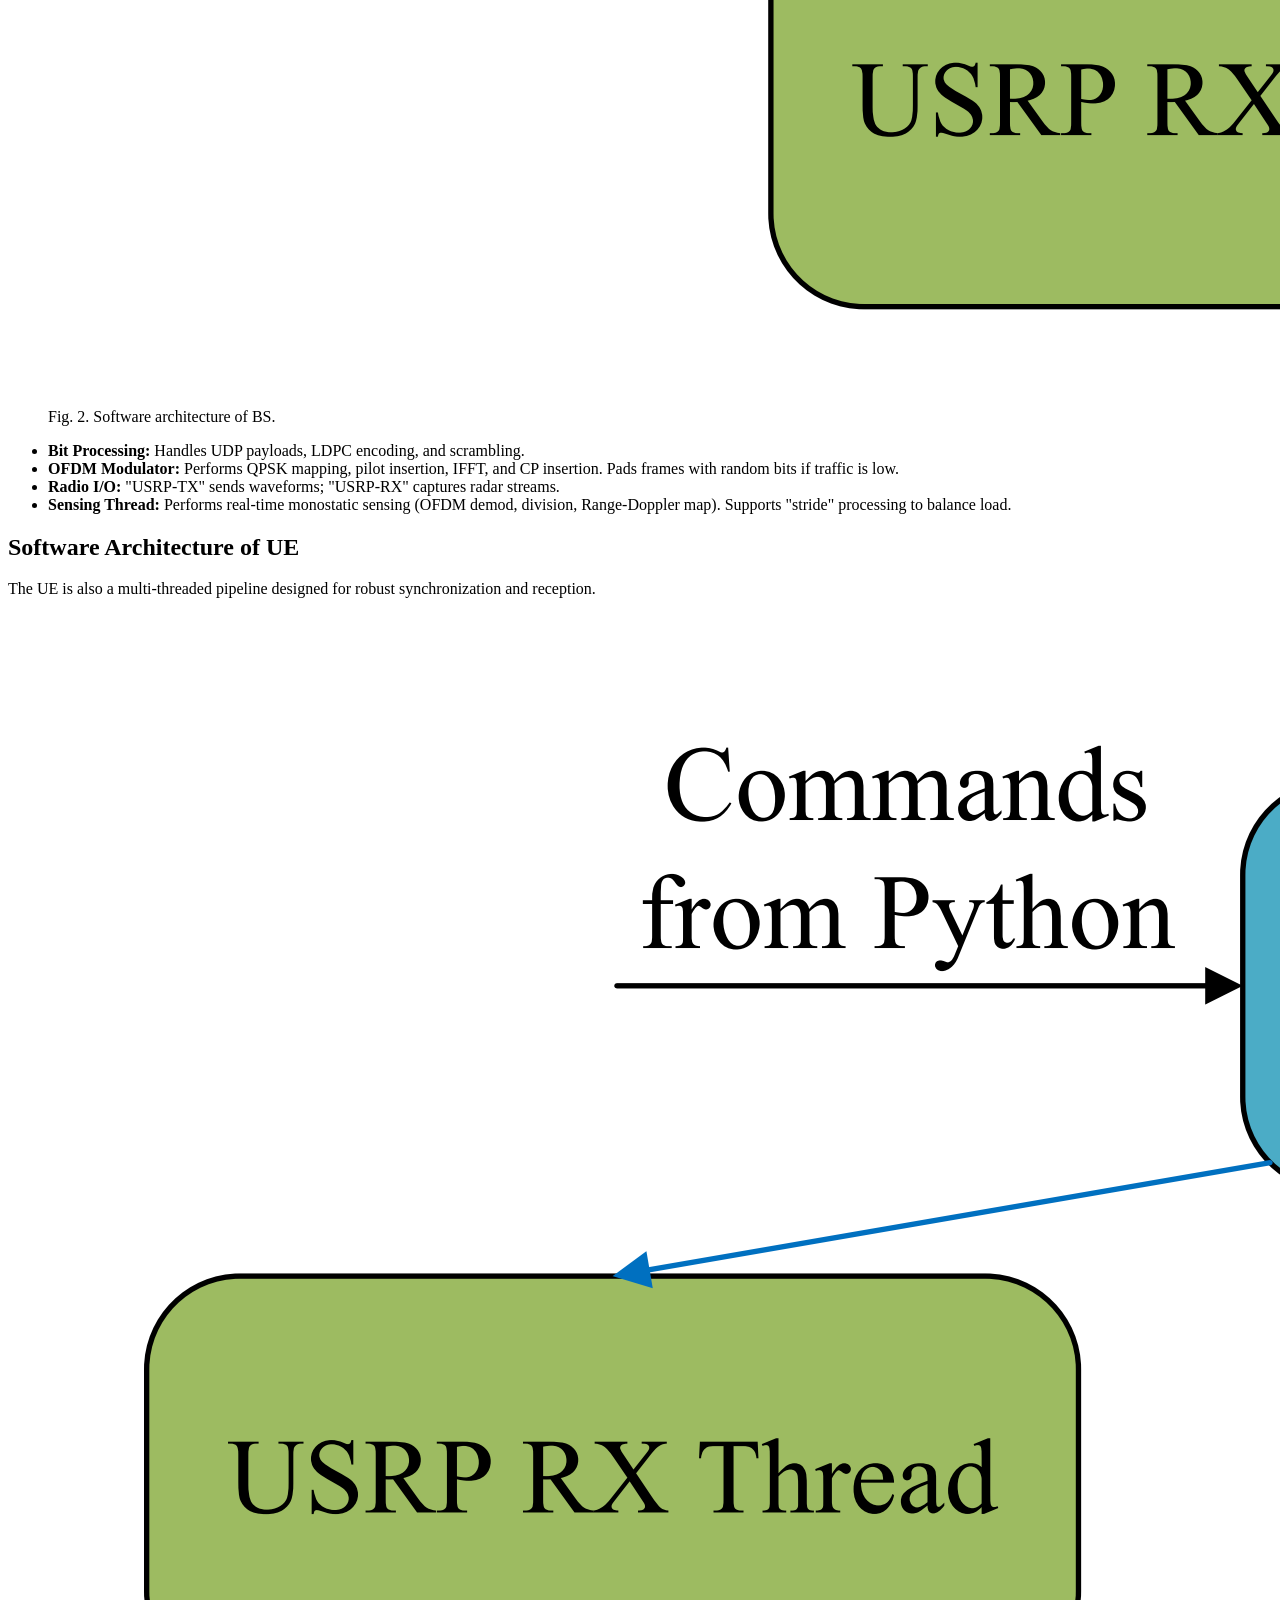
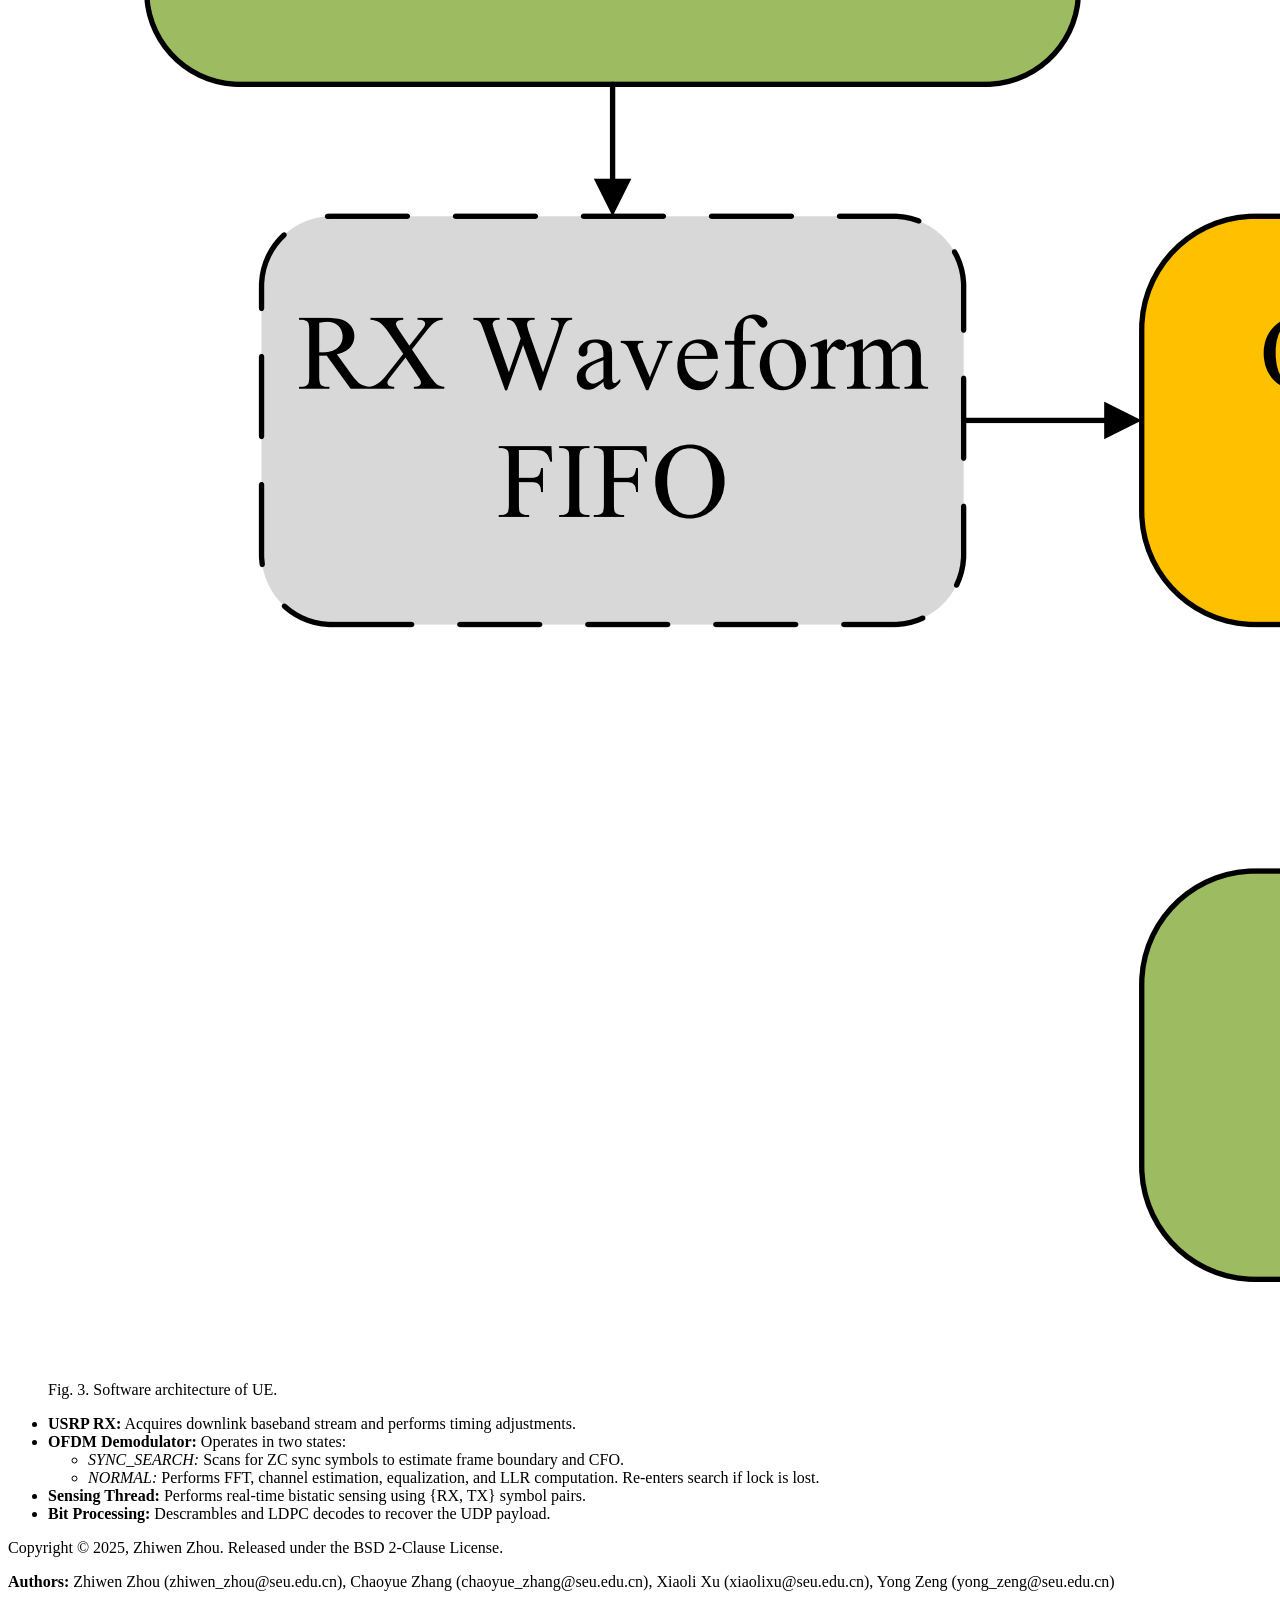
==== commit c426528e: "docs: migrate site to Astro and keep custom domain" ====
--- a/docs/architecture.html
+++ b/docs/architecture.html
@@ -1,108 +1,32 @@
-<!DOCTYPE html>
-<html lang="en">
-
-<head>
-    <meta charset="UTF-8">
-    <meta name="viewport" content="width=device-width, initial-scale=1.0">
-    <title>System Architecture - OpenISAC</title>
-    <link rel="icon" type="image/svg+xml" href="images/icon.svg">
-    <link rel="stylesheet" href="style.css">
-    <link href="https://fonts.googleapis.com/css2?family=Roboto:wght@300;400;500;700&display=swap" rel="stylesheet">
-</head>
-<style>
-    img {
-        box-shadow: none;
-        border: none;
-        mix-blend-mode: multiply;
-    }
-</style>
-
-<body>
-
-    <header>
-        <nav>
-            <a href="index.html" class="logo">OpenISAC</a>
-            <ul class="nav-links">
-                <li><a href="index.html">Home</a></li>
-                <li><a href="architecture.html" class="active">Architecture</a></li>
-                <li><a href="signal_processing.html">Signal Processing</a></li>
-                <li><a href="https://github.com/zhouzhiwen2000/OpenISAC" target="_blank">GitHub</a></li>
-                <li><a href="https://qm.qq.com/q/NIQRNGb0kY" target="_blank">QQ Group</a></li>
-                <li><a href="architecture_zh.html">中文</a></li>
-            </ul>
-        </nav>
-    </header>
-
-    <main>
-        <section id="system-architecture">
-            <h2>System Architecture</h2>
-            <p>
-                The OpenISAC testbed comprises a Base Station (BS) and a User Equipment (UE), each built around a
-                Universal Software Radio Peripheral (USRP) synchronized by an oven-controlled crystal oscillator (OCXO).
-            </p>
-            <img src="images/SysArch.png" alt="System Architecture Diagram">
-            <p class="caption">Fig. 1. System architecture of OpenISAC.</p>
-
-            <p>
-                <strong>BS Node:</strong> A host PC connects to the USRP over USB/Ethernet, generates the ISAC baseband
-                waveform, and streams this to the USRP. The USRP transmits the signal and captures the radar echoes on a
-                separate receive antenna.
-            </p>
-            <p>
-                <strong>UE Node:</strong> A host PC interfaces with the USRP to acquire the downlink signal. It uses an
-                OCXO for synchronization, optionally disciplined via a DAC to minimize carrier/sampling offsets for
-                bistatic sensing.
-            </p>
-        </section>
-
-        <section id="bs-software">
-            <h2>Software Architecture of BS</h2>
-            <p>
-                The BS software is a multi-threaded pipeline that decouples I/O and computation using ring-buffer FIFOs.
-            </p>
-            <img src="images/SoftArchBS.png" alt="BS Software Diagram">
-            <p class="caption">Fig. 2. Software architecture of BS.</p>
-
-            <ul>
-                <li><strong>Bit Processing:</strong> Handles UDP payloads, LDPC encoding, and scrambling.</li>
-                <li><strong>OFDM Modulator:</strong> Performs QPSK mapping, pilot insertion, IFFT, and CP insertion.
-                    Pads frames with random bits if traffic is low.</li>
-                <li><strong>Radio I/O:</strong> "USRP-TX" sends waveforms; "USRP-RX" captures radar streams.</li>
-                <li><strong>Sensing Thread:</strong> Performs real-time monostatic sensing (OFDM demod, division,
-                    Range-Doppler map). Supports "stride" processing to balance load.</li>
-            </ul>
-        </section>
-
-        <section id="ue-software">
-            <h2>Software Architecture of UE</h2>
-            <p>
-                The UE is also a multi-threaded pipeline designed for robust synchronization and reception.
-            </p>
-            <img src="images/SoftArchUE.png" alt="UE Software Diagram">
-            <p class="caption">Fig. 3. Software architecture of UE.</p>
-
-            <ul>
-                <li><strong>USRP RX:</strong> Acquires downlink baseband stream and performs timing adjustments.</li>
-                <li><strong>OFDM Demodulator:</strong> Operates in two states:
-                    <ul>
-                        <li><em>SYNC_SEARCH:</em> Scans for ZC sync symbols to estimate frame boundary and CFO.</li>
-                        <li><em>NORMAL:</em> Performs FFT, channel estimation, equalization, and LLR computation.
-                            Re-enters search if lock is lost.</li>
-                    </ul>
-                </li>
-                <li><strong>Sensing Thread:</strong> Performs real-time bistatic sensing using {RX, TX} symbol pairs.
-                </li>
-                <li><strong>Bit Processing:</strong> Descrambles and LDPC decodes to recover the UDP payload.</li>
-            </ul>
-        </section>
-    </main>
-
-    <footer>
-        <p>Copyright &copy; 2025, Zhiwen Zhou. Released under the BSD 2-Clause License.</p>
-        <p><strong>Authors:</strong> Zhiwen Zhou (zhiwen_zhou@seu.edu.cn), Chaoyue Zhang (chaoyue_zhang@seu.edu.cn),
-            Xiaoli Xu (xiaolixu@seu.edu.cn), Yong Zeng (yong_zeng@seu.edu.cn)</p>
-    </footer>
-
-</body>
-
-</html>+<!DOCTYPE html><html lang="en"> <head><meta charset="UTF-8"><meta name="viewport" content="width=device-width, initial-scale=1.0"><title>System Architecture - OpenISAC</title><meta name="description" content="Architecture overview of OpenISAC."><meta name="theme-color" content="#0f6b6a"><link rel="icon" type="image/svg+xml" href="images/icon.svg"><link rel="preconnect" href="https://fonts.googleapis.com"><link rel="preconnect" href="https://fonts.gstatic.com" crossorigin><link href="https://fonts.googleapis.com/css2?family=IBM+Plex+Mono:wght@400;500&family=Manrope:wght@400;500;600;700;800&family=Noto+Sans+SC:wght@400;500;700;800&family=Space+Grotesk:wght@500;700&display=swap" rel="stylesheet"><link rel="stylesheet" href="/_astro/SectionBlock.DSiaPWvP.css"></head> <body class="site-body page-architecture"> <div class="site-chroma" aria-hidden="true"></div> <header class="site-header"> <div class="container header-shell"> <div class="header-inner"> <a href="index.html" class="brand"> <img src="images/logo.svg" alt="OpenISAC" width="164" height="54"> </a> <nav class="site-nav" aria-label="Main navigation"> <a href="index.html" class="nav-link"> Home </a><a href="architecture.html" class="nav-link active"> Architecture </a><a href="signal_processing.html" class="nav-link"> Signal Processing </a><a href="https://github.com/zhouzhiwen2000/OpenISAC" class="nav-link" target="_blank" rel="noreferrer noopener"> GitHub </a><a href="https://qm.qq.com/q/NIQRNGb0kY" class="nav-link" target="_blank" rel="noreferrer noopener"> QQ Group </a> </nav> <div class="header-actions"> <a class="lang-switch" href="architecture_zh.html"> 中文 </a> </div> </div> </div> </header> <main class="page-frame">  <div class="container page-stack"> <section id="system-architecture" class="section-block animate section-prose"> <div class="section-header">  <h2 class="section-title">System Architecture</h2>  </div> <div class="section-body">  <div class="rich-article"><p>The OpenISAC testbed comprises a Base Station (BS) and a User Equipment (UE), each built around a Universal Software Radio Peripheral (USRP) synchronized by an oven-controlled crystal oscillator (OCXO).</p>
+<figure class="inline-figure">
+  <img src="images/SysArch.png" alt="System Architecture Diagram">
+  <figcaption>Fig. 1. System architecture of OpenISAC.</figcaption>
+</figure>
+<p><strong>BS Node:</strong> A host PC connects to the USRP over USB/Ethernet, generates the ISAC baseband waveform, and streams this to the USRP. The USRP transmits the signal and captures the radar echoes on a separate receive antenna.</p>
+<p><strong>UE Node:</strong> A host PC interfaces with the USRP to acquire the downlink signal. It uses an OCXO for synchronization, optionally disciplined via a DAC to minimize carrier/sampling offsets for bistatic sensing.</p></div>  </div> </section><section id="bs-software" class="section-block animate section-prose"> <div class="section-header">  <h2 class="section-title">Software Architecture of BS</h2>  </div> <div class="section-body">  <div class="rich-article"><p>The BS software is a multi-threaded pipeline that decouples I/O and computation using ring-buffer FIFOs.</p>
+<figure class="inline-figure">
+  <img src="images/SoftArchBS.png" alt="BS Software Diagram">
+  <figcaption>Fig. 2. Software architecture of BS.</figcaption>
+</figure>
+<ul>
+  <li><strong>Bit Processing:</strong> Handles UDP payloads, LDPC encoding, and scrambling.</li>
+  <li><strong>OFDM Modulator:</strong> Performs QPSK mapping, pilot insertion, IFFT, and CP insertion. Pads frames with random bits if traffic is low.</li>
+  <li><strong>Radio I/O:</strong> "USRP-TX" sends waveforms; "USRP-RX" captures radar streams.</li>
+  <li><strong>Sensing Thread:</strong> Performs real-time monostatic sensing (OFDM demod, division, Range-Doppler map). Supports "stride" processing to balance load.</li>
+</ul></div>  </div> </section><section id="ue-software" class="section-block animate section-prose"> <div class="section-header">  <h2 class="section-title">Software Architecture of UE</h2>  </div> <div class="section-body">  <div class="rich-article"><p>The UE is also a multi-threaded pipeline designed for robust synchronization and reception.</p>
+<figure class="inline-figure">
+  <img src="images/SoftArchUE.png" alt="UE Software Diagram">
+  <figcaption>Fig. 3. Software architecture of UE.</figcaption>
+</figure>
+<ul>
+  <li><strong>USRP RX:</strong> Acquires downlink baseband stream and performs timing adjustments.</li>
+  <li><strong>OFDM Demodulator:</strong> Operates in two states:
+    <ul>
+      <li><em>SYNC_SEARCH:</em> Scans for ZC sync symbols to estimate frame boundary and CFO.</li>
+      <li><em>NORMAL:</em> Performs FFT, channel estimation, equalization, and LLR computation. Re-enters search if lock is lost.</li>
+    </ul>
+  </li>
+  <li><strong>Sensing Thread:</strong> Performs real-time bistatic sensing using {RX, TX} symbol pairs.</li>
+  <li><strong>Bit Processing:</strong> Descrambles and LDPC decodes to recover the UDP payload.</li>
+</ul></div>  </div> </section> </div>  </main> <footer class="site-footer"> <div class="container footer-inner"> <p>Copyright &copy; 2025, Zhiwen Zhou. Released under the BSD 2-Clause License.</p> <p> <strong>Authors:</strong>   Zhiwen Zhou (zhiwen_zhou@seu.edu.cn), Chaoyue Zhang (chaoyue_zhang@seu.edu.cn), Xiaoli Xu (xiaolixu@seu.edu.cn), Yong Zeng (yong_zeng@seu.edu.cn) </p> </div> </footer> </body></html>
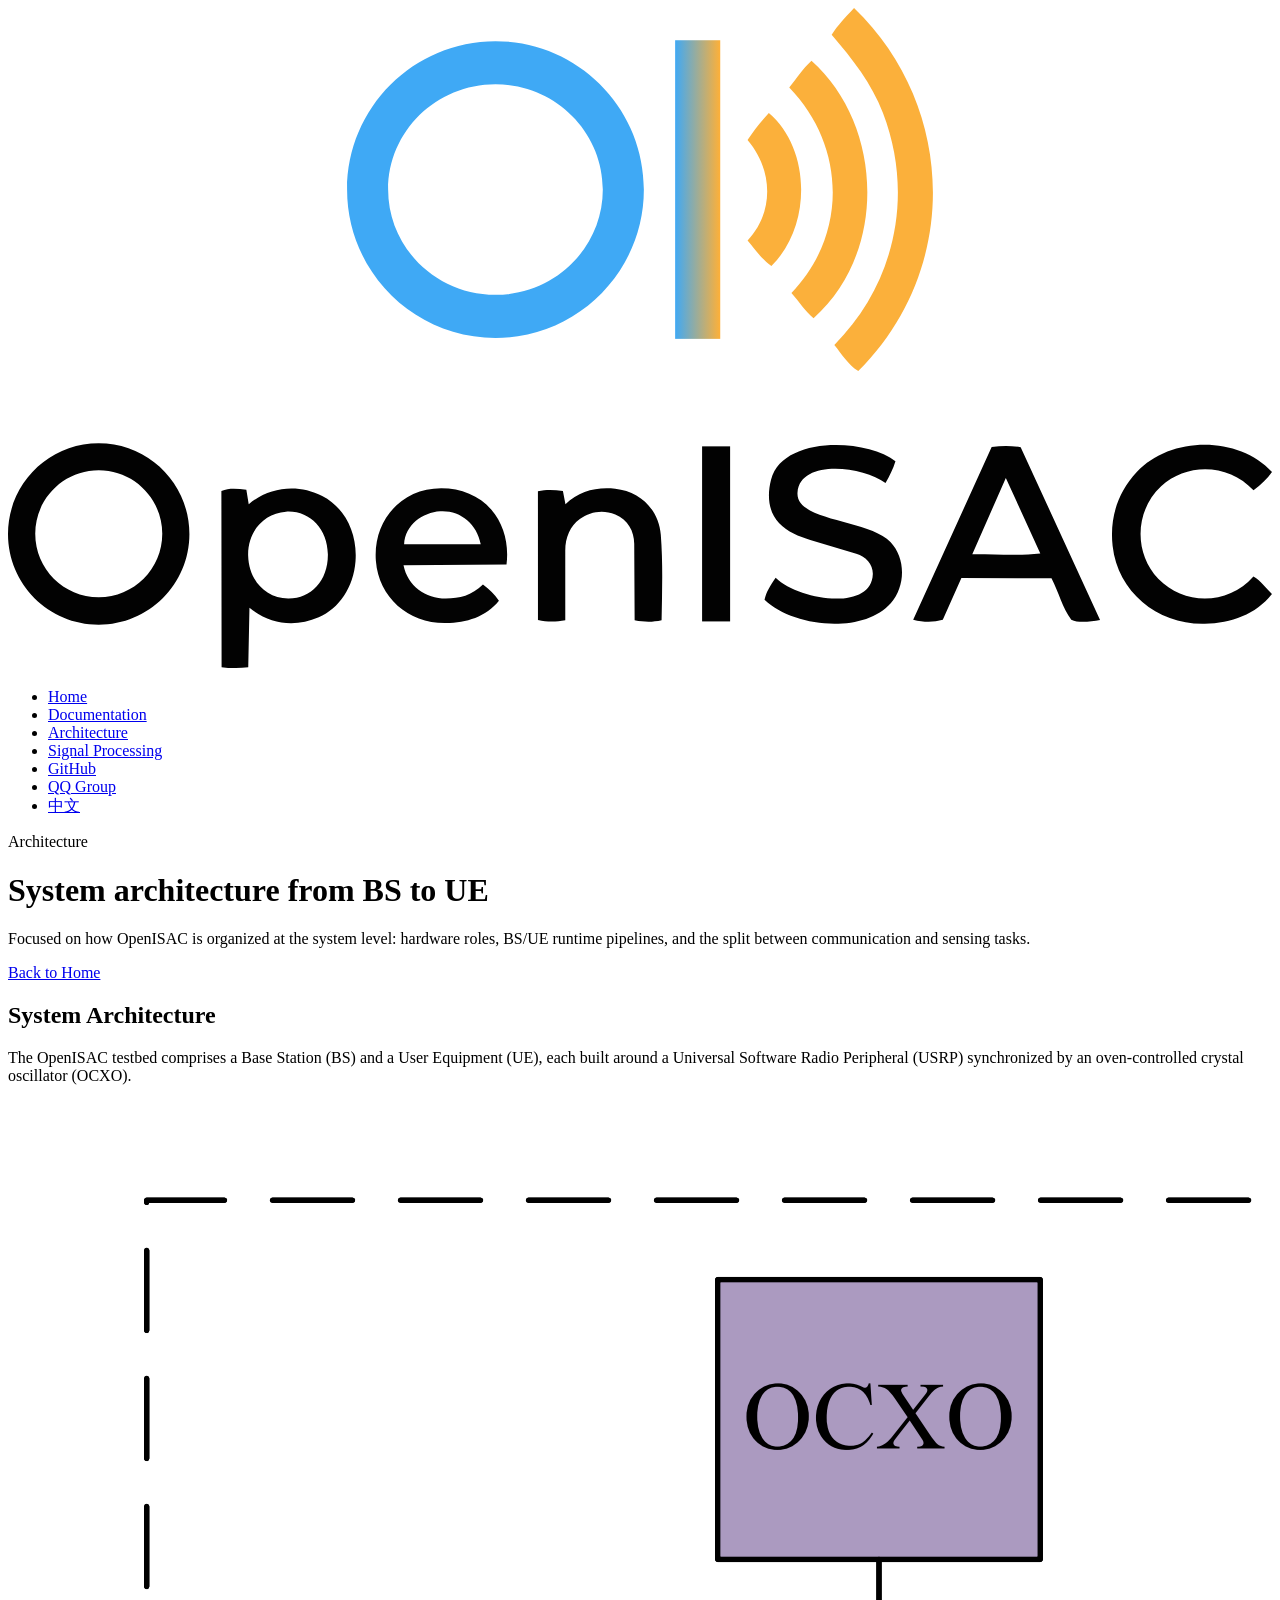
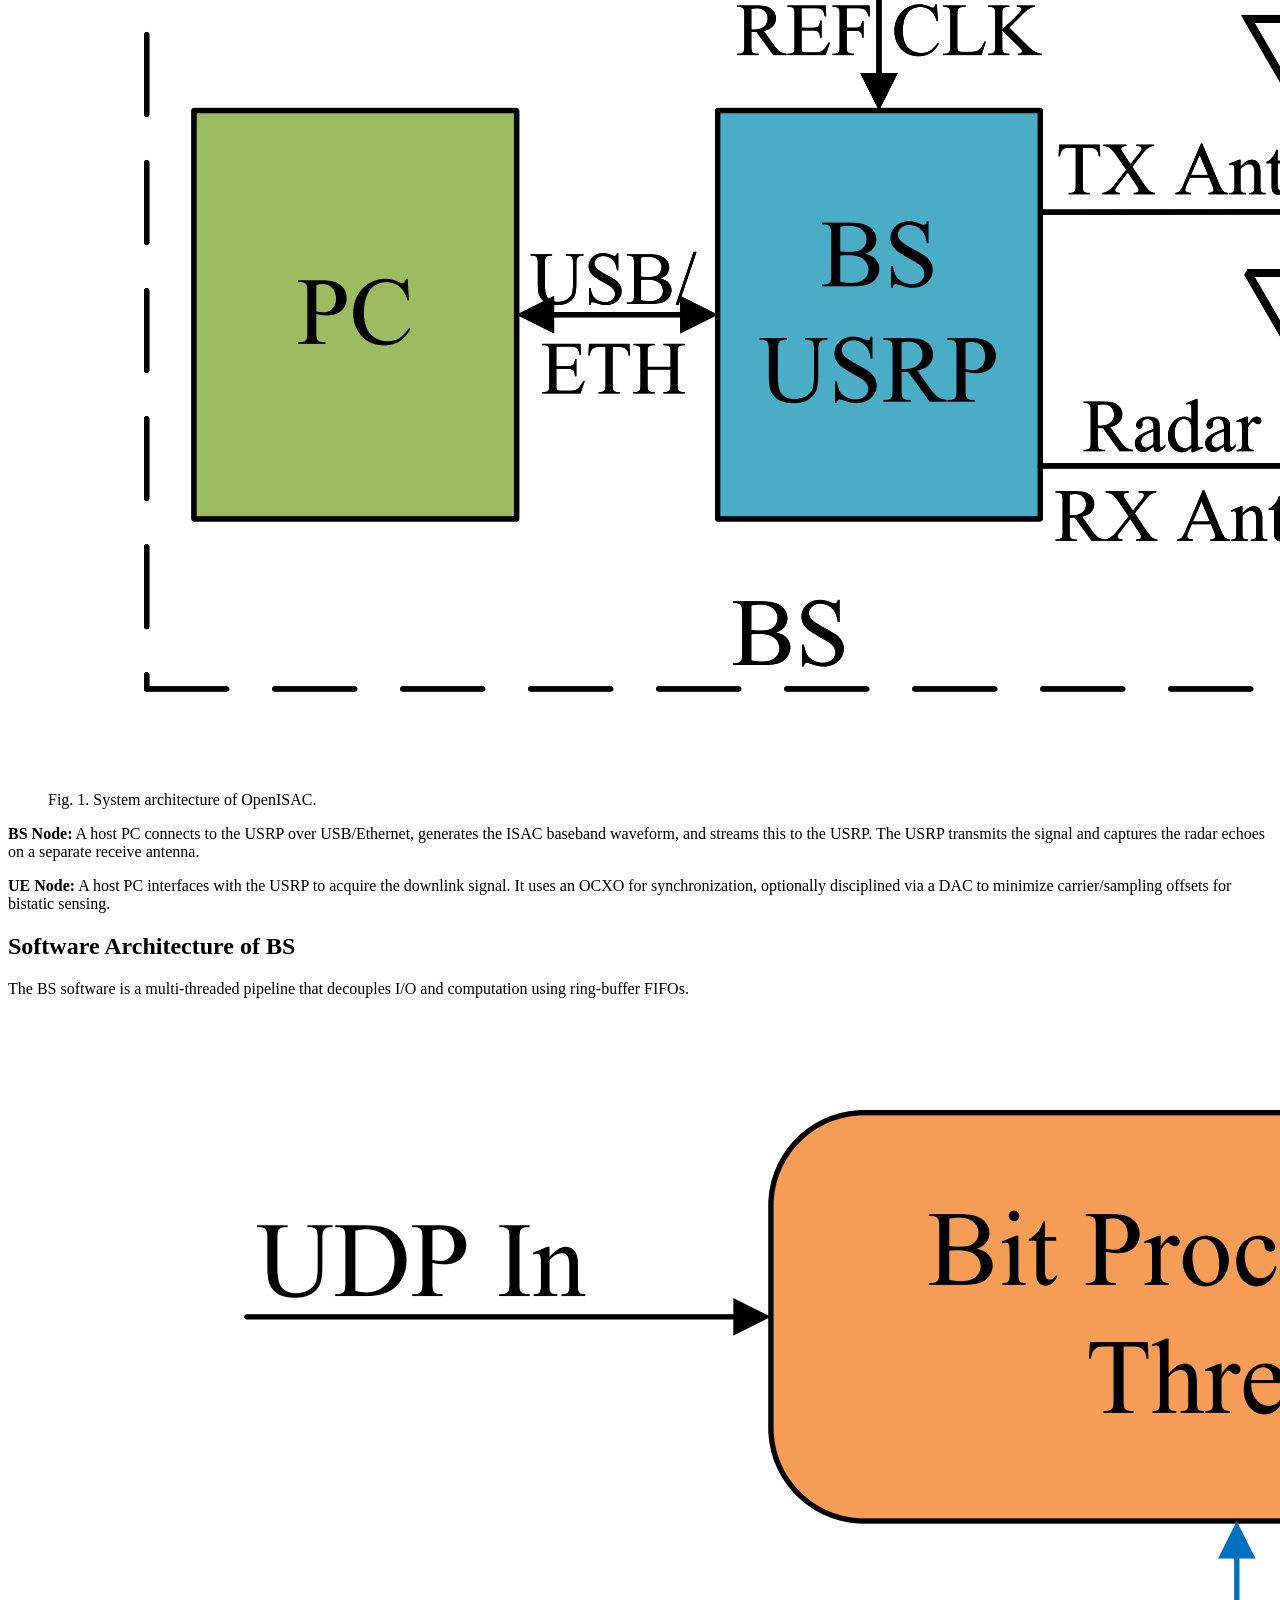
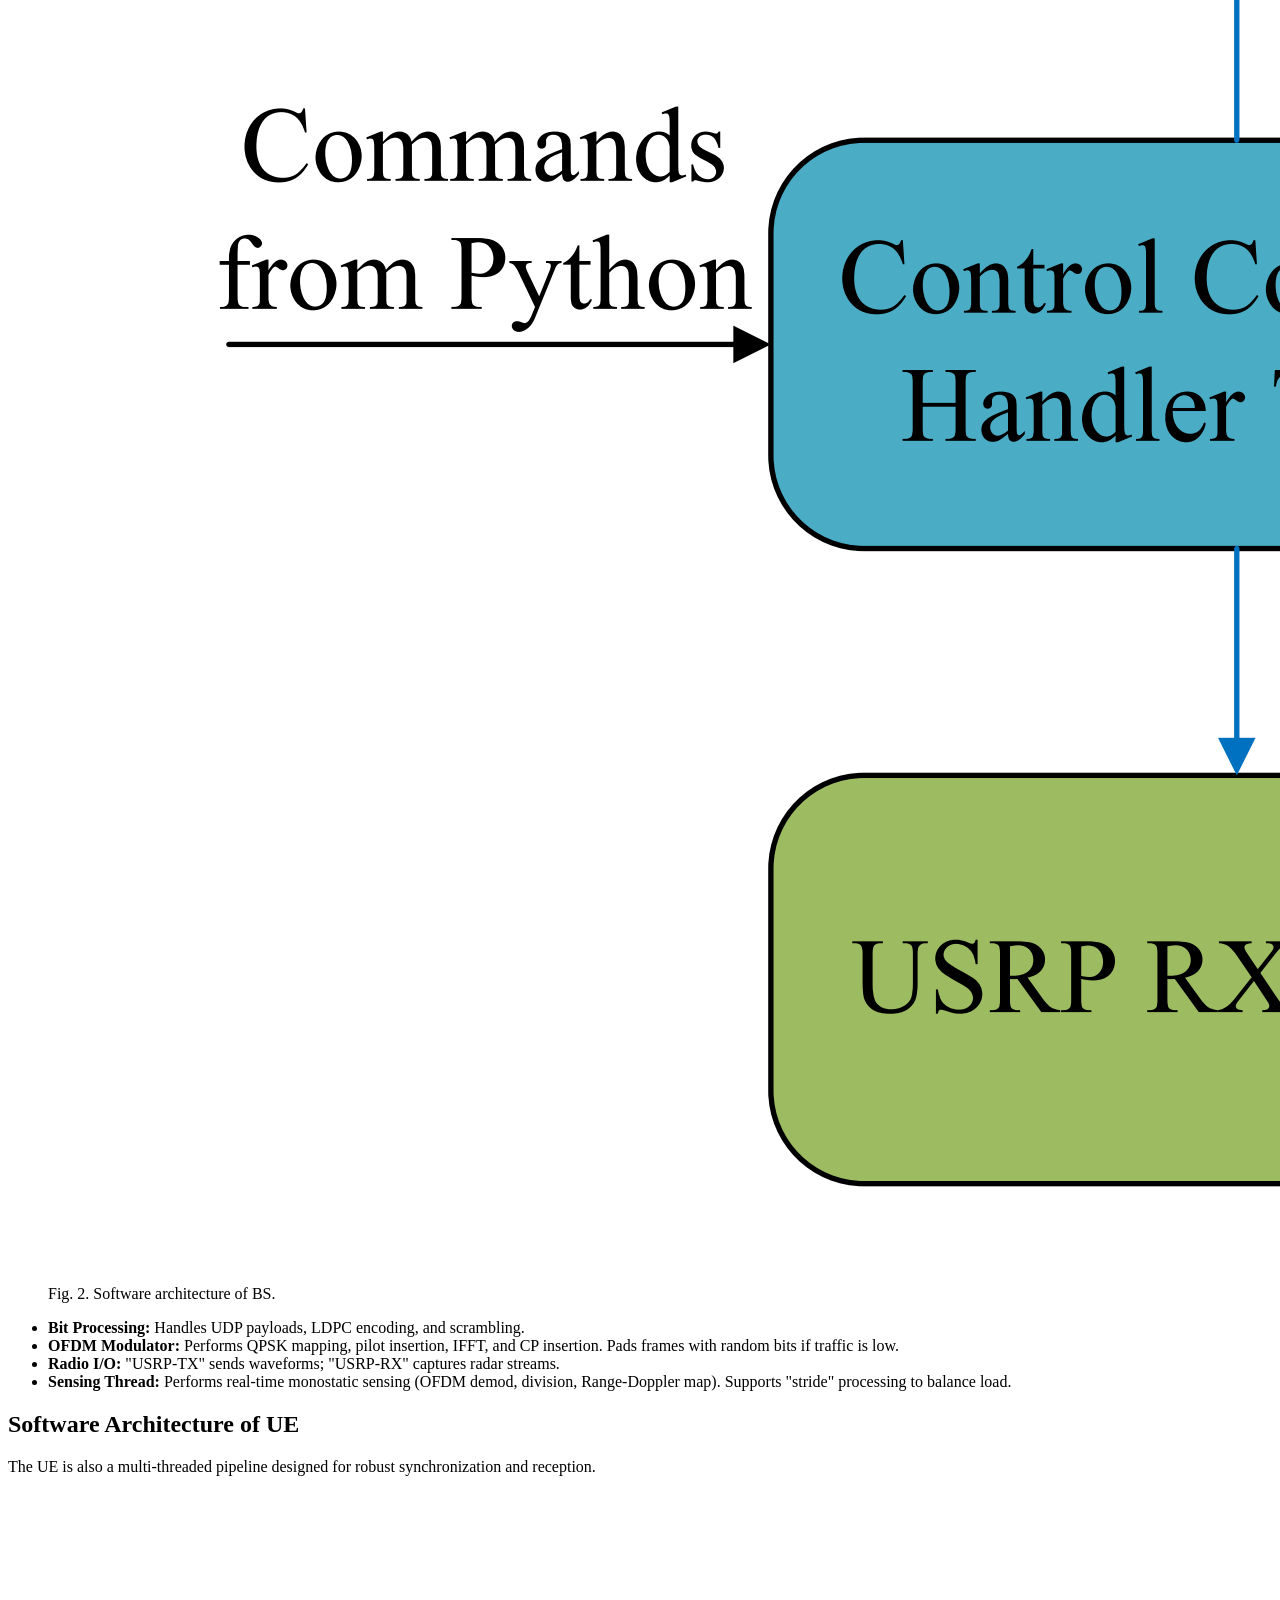
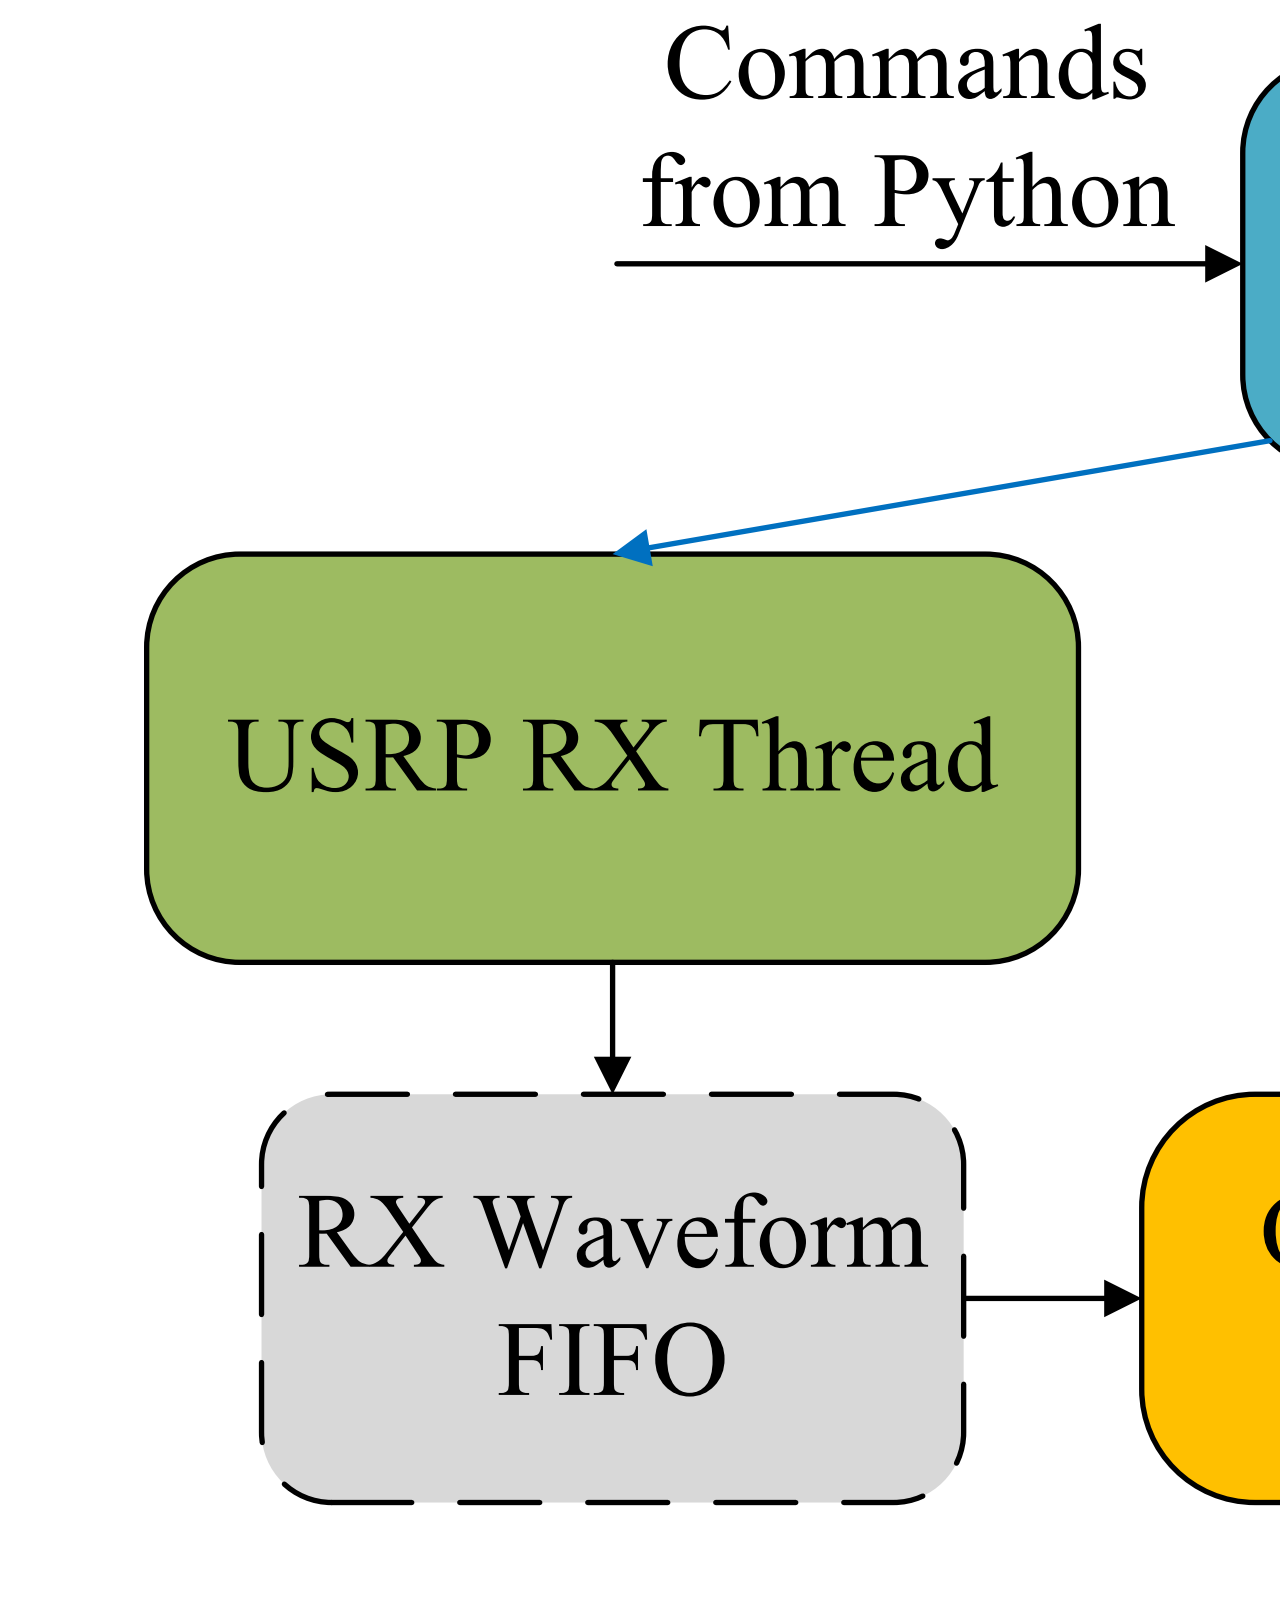
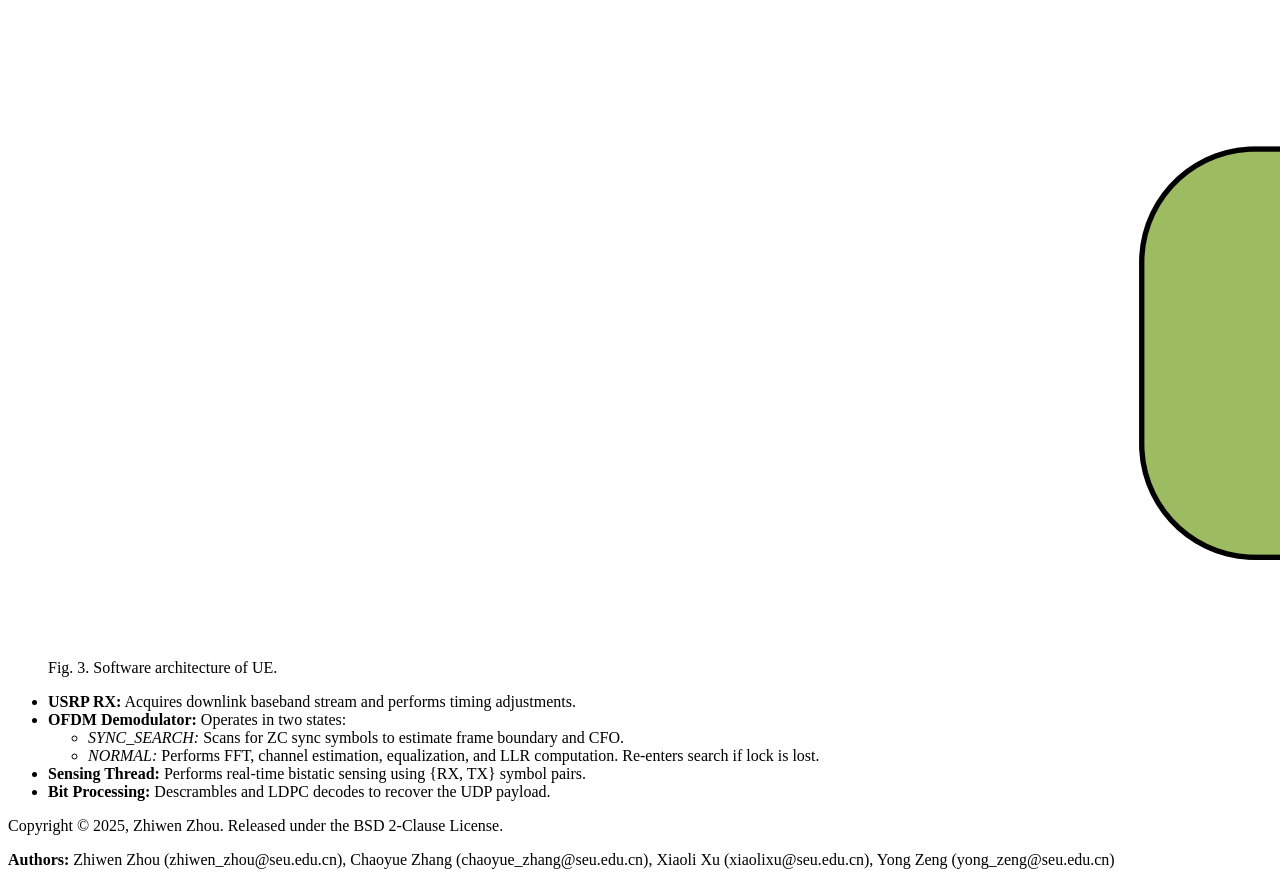
==== commit e8739437: "Keep the Astro docs source aligned with the reviewed homepage and docs copy The docs site now treats" ====
--- a/docs/architecture.html
+++ b/docs/architecture.html
@@ -1,10 +1,10 @@
-<!DOCTYPE html><html lang="en"> <head><meta charset="UTF-8"><meta name="viewport" content="width=device-width, initial-scale=1.0"><title>System Architecture - OpenISAC</title><meta name="description" content="Architecture overview of OpenISAC."><meta name="theme-color" content="#0f6b6a"><link rel="icon" type="image/svg+xml" href="images/icon.svg"><link rel="preconnect" href="https://fonts.googleapis.com"><link rel="preconnect" href="https://fonts.gstatic.com" crossorigin><link href="https://fonts.googleapis.com/css2?family=IBM+Plex+Mono:wght@400;500&family=Manrope:wght@400;500;600;700;800&family=Noto+Sans+SC:wght@400;500;700;800&family=Space+Grotesk:wght@500;700&display=swap" rel="stylesheet"><link rel="stylesheet" href="/_astro/SectionBlock.DSiaPWvP.css"></head> <body class="site-body page-architecture"> <div class="site-chroma" aria-hidden="true"></div> <header class="site-header"> <div class="container header-shell"> <div class="header-inner"> <a href="index.html" class="brand"> <img src="images/logo.svg" alt="OpenISAC" width="164" height="54"> </a> <nav class="site-nav" aria-label="Main navigation"> <a href="index.html" class="nav-link"> Home </a><a href="architecture.html" class="nav-link active"> Architecture </a><a href="signal_processing.html" class="nav-link"> Signal Processing </a><a href="https://github.com/zhouzhiwen2000/OpenISAC" class="nav-link" target="_blank" rel="noreferrer noopener"> GitHub </a><a href="https://qm.qq.com/q/NIQRNGb0kY" class="nav-link" target="_blank" rel="noreferrer noopener"> QQ Group </a> </nav> <div class="header-actions"> <a class="lang-switch" href="architecture_zh.html"> 中文 </a> </div> </div> </div> </header> <main class="page-frame">  <div class="container page-stack"> <section id="system-architecture" class="section-block animate section-prose"> <div class="section-header">  <h2 class="section-title">System Architecture</h2>  </div> <div class="section-body">  <div class="rich-article"><p>The OpenISAC testbed comprises a Base Station (BS) and a User Equipment (UE), each built around a Universal Software Radio Peripheral (USRP) synchronized by an oven-controlled crystal oscillator (OCXO).</p>
+<!DOCTYPE html><html lang="en"> <head><meta charset="UTF-8"><meta name="viewport" content="width=device-width, initial-scale=1.0"><title>System Architecture - OpenISAC</title><meta name="description" content="Architecture overview of OpenISAC."><meta name="theme-color" content="#0f6b6a"><link rel="icon" type="image/svg+xml" href="images/icon.svg"><link rel="preconnect" href="https://fonts.googleapis.com"><link rel="preconnect" href="https://fonts.gstatic.com" crossorigin><link href="https://fonts.googleapis.com/css2?family=IBM+Plex+Sans:wght@400;500;600;700&family=IBM+Plex+Mono:wght@400;500&family=Noto+Sans+SC:wght@400;500;700&family=Space+Grotesk:wght@400;500;700&display=swap" rel="stylesheet"><link rel="stylesheet" href="/_astro/DocsLayout.Bdj7OhQI.css"></head> <body class="article-page"> <header> <nav> <a href="index.html" class="logo"> <img src="images/logo.svg" alt="OpenISAC"> </a> <ul class="nav-links" aria-label="Main navigation"> <li> <a href="index.html"> Home </a> </li><li> <a href="documentation.html"> Documentation </a> </li><li> <a href="architecture.html" class="active"> Architecture </a> </li><li> <a href="signal_processing.html"> Signal Processing </a> </li><li> <a href="https://github.com/zhouzhiwen2000/OpenISAC" target="_blank" rel="noreferrer noopener"> GitHub </a> </li><li> <a href="https://qm.qq.com/q/NIQRNGb0kY" target="_blank" rel="noreferrer noopener"> QQ Group </a> </li> <li><a href="architecture_zh.html">中文</a></li> </ul> </nav> </header>  <div class="page-hero"> <div class="page-hero-panel"> <span class="eyebrow">Architecture</span> <h1>System architecture from BS to UE</h1> <p class="page-hero-lead">Focused on how OpenISAC is organized at the system level: hardware roles, BS/UE runtime pipelines, and the split between communication and sensing tasks.</p> <div class="link-row"> <a href="index.html" class="button-secondary">Back to Home</a> </div> </div> </div> <main> <section id="system-architecture"> <h2>System Architecture</h2> <div><p>The OpenISAC testbed comprises a Base Station (BS) and a User Equipment (UE), each built around a Universal Software Radio Peripheral (USRP) synchronized by an oven-controlled crystal oscillator (OCXO).</p>
 <figure class="inline-figure">
   <img src="images/SysArch.png" alt="System Architecture Diagram">
   <figcaption>Fig. 1. System architecture of OpenISAC.</figcaption>
 </figure>
 <p><strong>BS Node:</strong> A host PC connects to the USRP over USB/Ethernet, generates the ISAC baseband waveform, and streams this to the USRP. The USRP transmits the signal and captures the radar echoes on a separate receive antenna.</p>
-<p><strong>UE Node:</strong> A host PC interfaces with the USRP to acquire the downlink signal. It uses an OCXO for synchronization, optionally disciplined via a DAC to minimize carrier/sampling offsets for bistatic sensing.</p></div>  </div> </section><section id="bs-software" class="section-block animate section-prose"> <div class="section-header">  <h2 class="section-title">Software Architecture of BS</h2>  </div> <div class="section-body">  <div class="rich-article"><p>The BS software is a multi-threaded pipeline that decouples I/O and computation using ring-buffer FIFOs.</p>
+<p><strong>UE Node:</strong> A host PC interfaces with the USRP to acquire the downlink signal. It uses an OCXO for synchronization, optionally disciplined via a DAC to minimize carrier/sampling offsets for bistatic sensing.</p></div> </section><section id="bs-software"> <h2>Software Architecture of BS</h2> <div><p>The BS software is a multi-threaded pipeline that decouples I/O and computation using ring-buffer FIFOs.</p>
 <figure class="inline-figure">
   <img src="images/SoftArchBS.png" alt="BS Software Diagram">
   <figcaption>Fig. 2. Software architecture of BS.</figcaption>
@@ -14,7 +14,7 @@
   <li><strong>OFDM Modulator:</strong> Performs QPSK mapping, pilot insertion, IFFT, and CP insertion. Pads frames with random bits if traffic is low.</li>
   <li><strong>Radio I/O:</strong> "USRP-TX" sends waveforms; "USRP-RX" captures radar streams.</li>
   <li><strong>Sensing Thread:</strong> Performs real-time monostatic sensing (OFDM demod, division, Range-Doppler map). Supports "stride" processing to balance load.</li>
-</ul></div>  </div> </section><section id="ue-software" class="section-block animate section-prose"> <div class="section-header">  <h2 class="section-title">Software Architecture of UE</h2>  </div> <div class="section-body">  <div class="rich-article"><p>The UE is also a multi-threaded pipeline designed for robust synchronization and reception.</p>
+</ul></div> </section><section id="ue-software"> <h2>Software Architecture of UE</h2> <div><p>The UE is also a multi-threaded pipeline designed for robust synchronization and reception.</p>
 <figure class="inline-figure">
   <img src="images/SoftArchUE.png" alt="UE Software Diagram">
   <figcaption>Fig. 3. Software architecture of UE.</figcaption>
@@ -29,4 +29,4 @@
   </li>
   <li><strong>Sensing Thread:</strong> Performs real-time bistatic sensing using {RX, TX} symbol pairs.</li>
   <li><strong>Bit Processing:</strong> Descrambles and LDPC decodes to recover the UDP payload.</li>
-</ul></div>  </div> </section> </div>  </main> <footer class="site-footer"> <div class="container footer-inner"> <p>Copyright &copy; 2025, Zhiwen Zhou. Released under the BSD 2-Clause License.</p> <p> <strong>Authors:</strong>   Zhiwen Zhou (zhiwen_zhou@seu.edu.cn), Chaoyue Zhang (chaoyue_zhang@seu.edu.cn), Xiaoli Xu (xiaolixu@seu.edu.cn), Yong Zeng (yong_zeng@seu.edu.cn) </p> </div> </footer> </body></html>+</ul></div> </section> </main>  <footer class="site-footer"> <div class="footer-panel"> <p>Copyright &copy; 2025, Zhiwen Zhou. Released under the BSD 2-Clause License.</p> <p><strong>Authors:</strong> Zhiwen Zhou (zhiwen_zhou@seu.edu.cn), Chaoyue Zhang (chaoyue_zhang@seu.edu.cn), Xiaoli Xu (xiaolixu@seu.edu.cn), Yong Zeng (yong_zeng@seu.edu.cn)</p> </div> </footer> </body></html>
